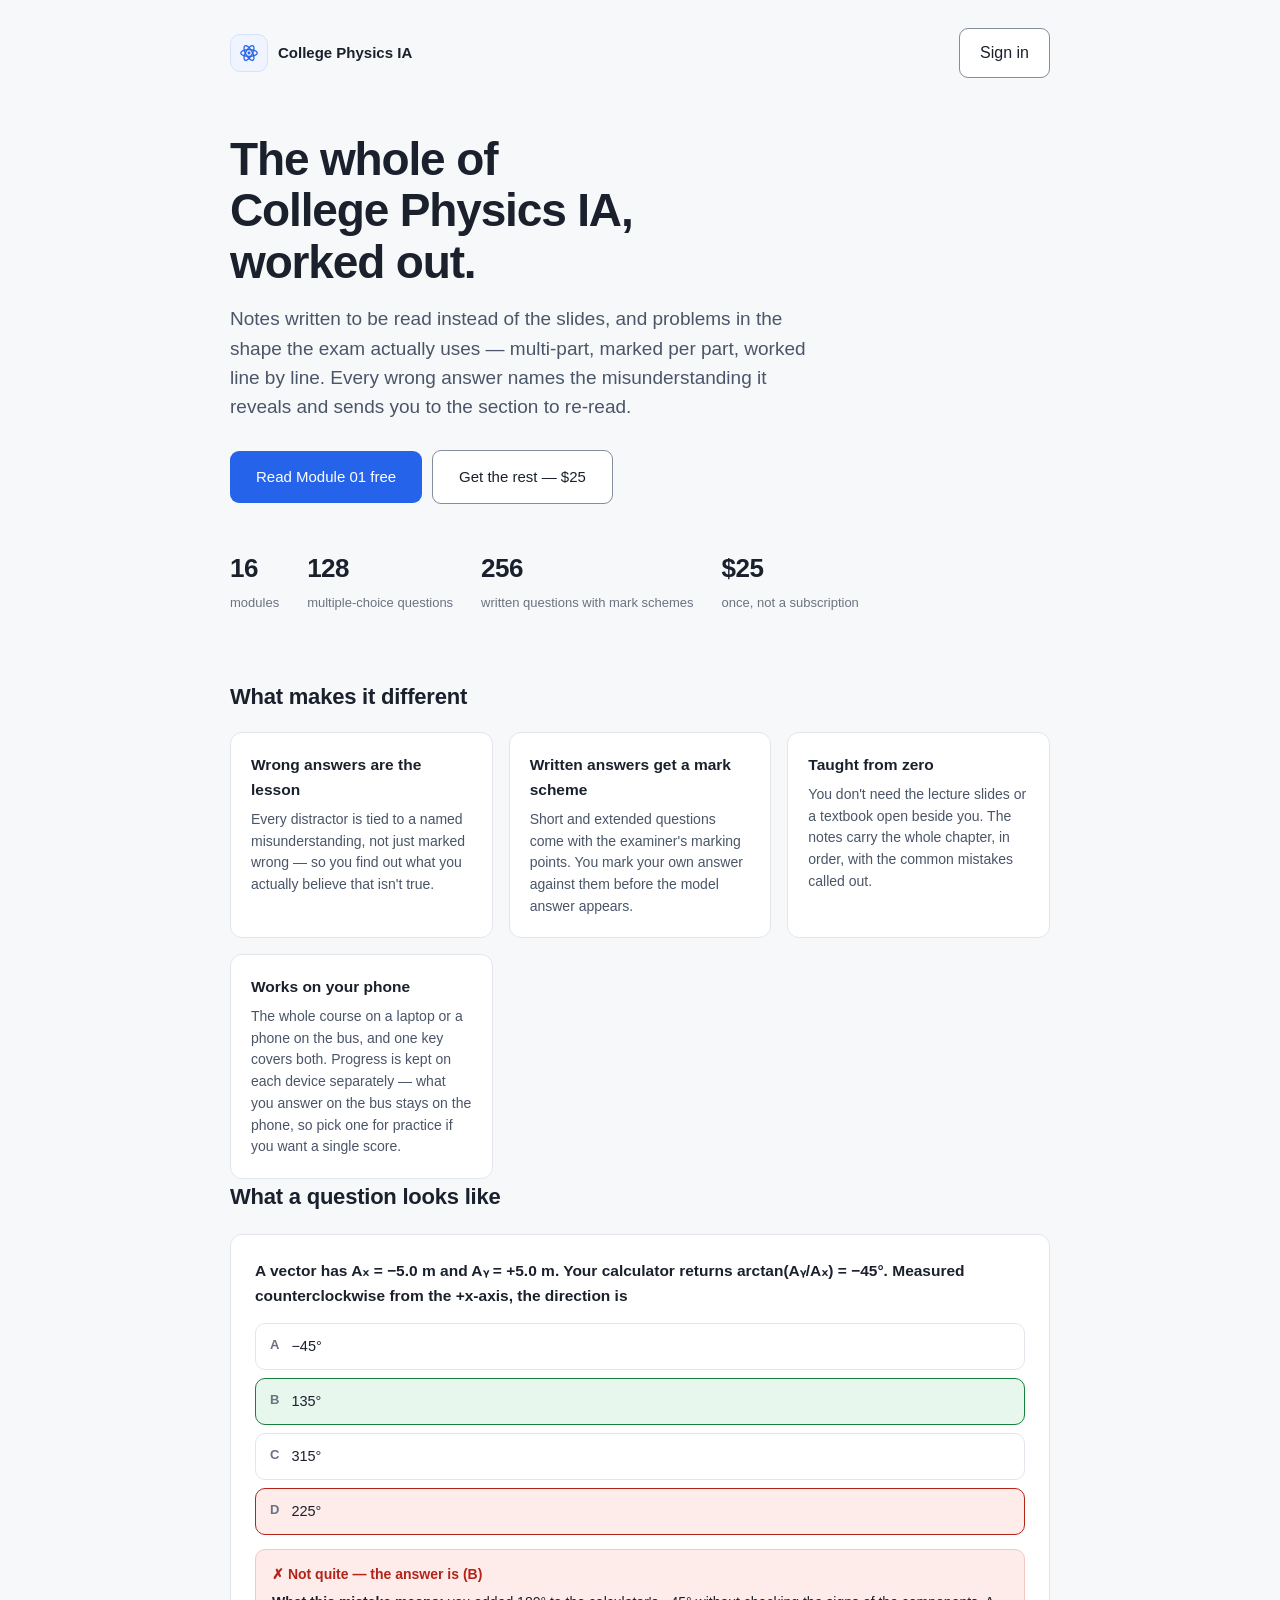
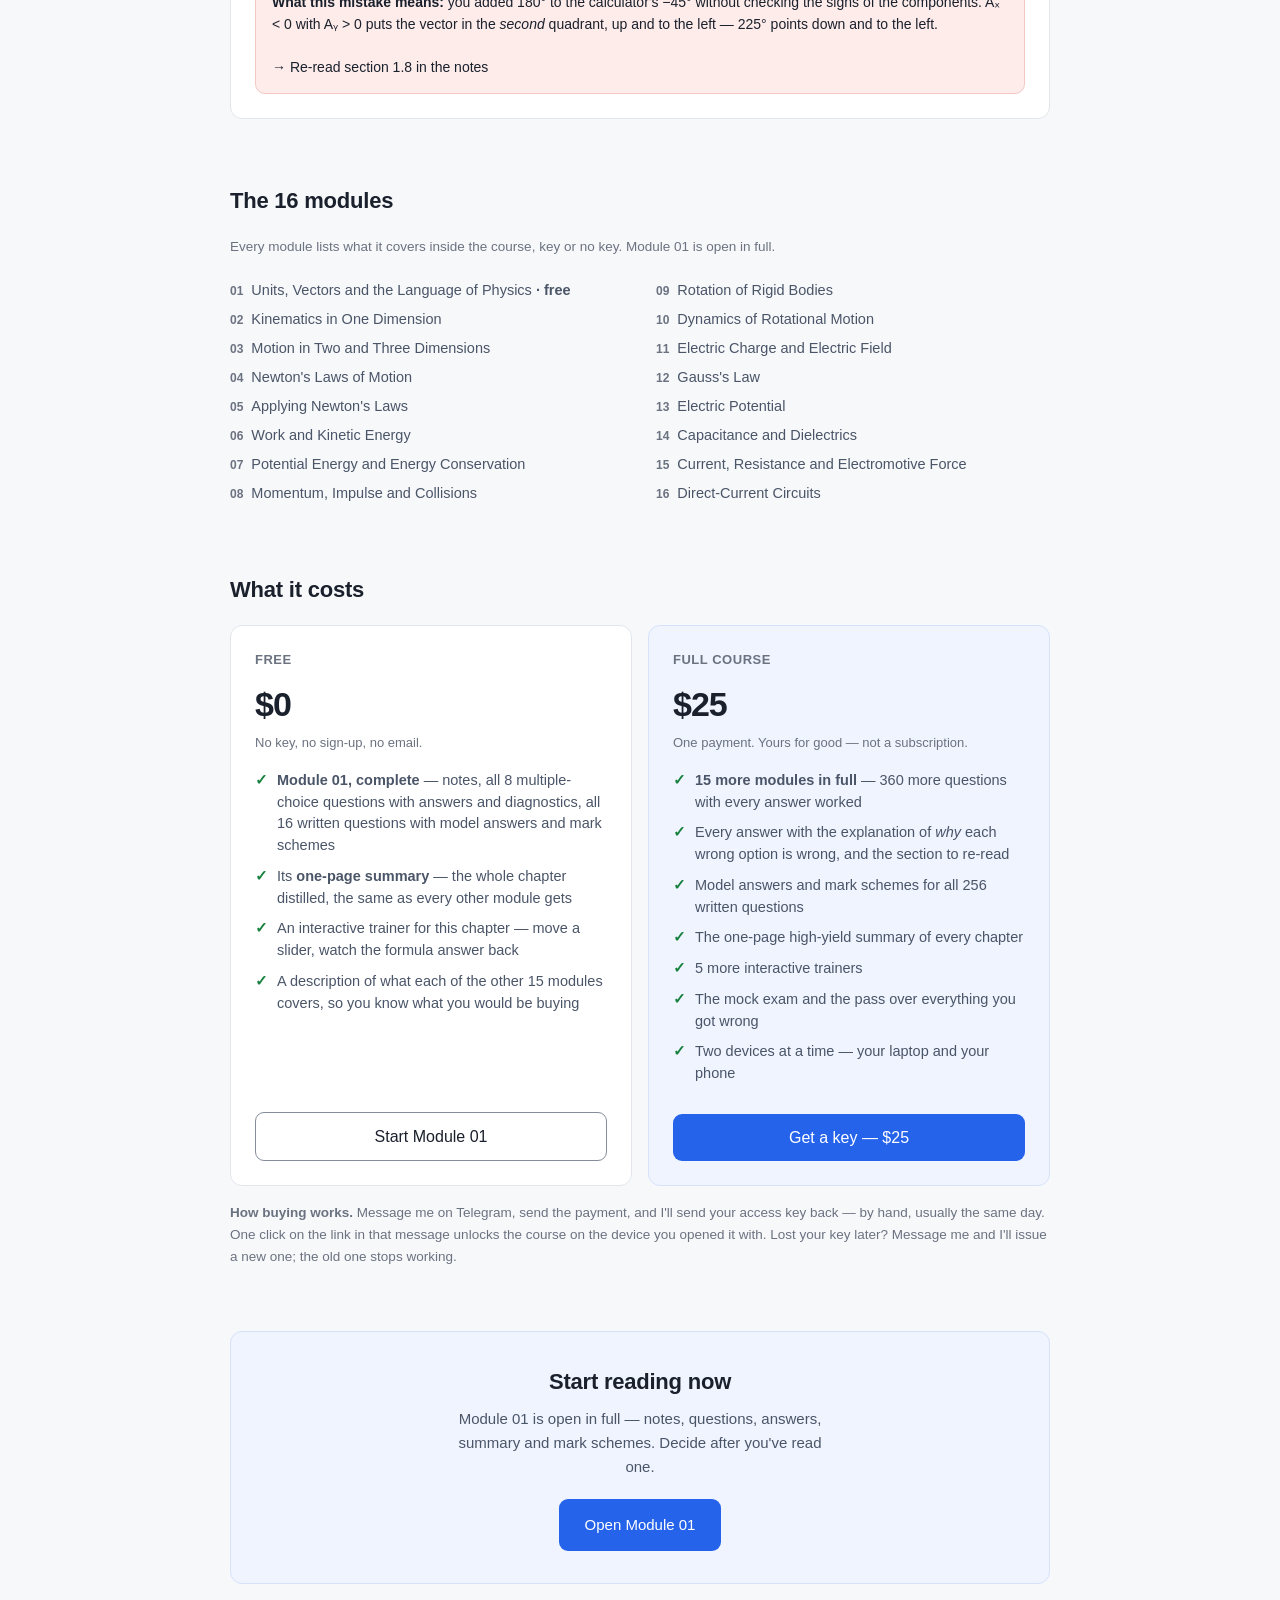
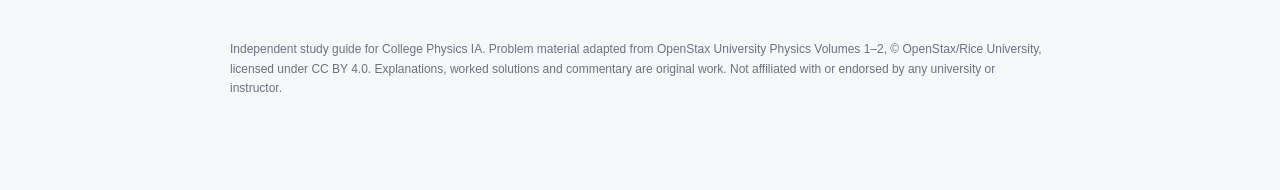
==== index.html @ da0e5d21 "Publish 2026-08-24: 6b8e064" ====
<!DOCTYPE html>
<html lang="en">
<head>
  <meta charset="UTF-8">
  <meta name="viewport" content="width=device-width, initial-scale=1.0">
  <title>College Physics IA — mechanics and electromagnetism, worked out</title>
  <meta name="description" content="<!--gen:metaDescription-->Notes and exam-style problems for College Physics IA: mechanics and electromagnetism, taught from zero. Module 01 is free in full. Every problem is worked line by line with the marking points, and every wrong answer names the misunderstanding it reveals.<!--/gen-->">
  <link rel="stylesheet" href="styles.css?v=53">
  <!-- Bespoke mark, not the kit's generic emoji-via-config icon — see course.html
       for why. Colours are baked in since a favicon has no page stylesheet. -->
  <link rel="icon" href="data:image/svg+xml,<svg xmlns='http://www.w3.org/2000/svg' viewBox='0 0 24 24'><rect width='24' height='24' rx='6' fill='%232563eb'/><ellipse cx='12' cy='12' rx='8' ry='3.2' fill='none' stroke='white' stroke-width='1.5'/><ellipse cx='12' cy='12' rx='8' ry='3.2' fill='none' stroke='white' stroke-width='1.5' transform='rotate(60 12 12)'/><ellipse cx='12' cy='12' rx='8' ry='3.2' fill='none' stroke='white' stroke-width='1.5' transform='rotate(-60 12 12)'/><circle cx='12' cy='12' r='1.6' fill='white'/></svg>">
  <!-- Honour the theme the student picked inside the app. In <head> and inline so
       the page never paints the wrong theme first. -->
  <script>
    /* This page used to be landing.html and the app used to be index.html; they
       swapped when the price moved to the front door. Anything still holding an
       old link — a bookmark, a message, an unlock link — arrives here with the
       app's hash, so hand it straight on rather than showing a sales page to
       someone who was trying to open a chapter. */
    if (/^#\/./.test(location.hash)) {
      location.replace("course.html" + location.hash);
    }
    try {
      var CID = "phys1a"; /*gen:courseId*/
      var t = localStorage.getItem(CID + "-theme");
      if (t && t !== "system") document.documentElement.setAttribute("data-theme", t);
    } catch (e) { /* private mode — fall back to the OS preference */ }
  </script>
  <style>
    /* Landing-only layout. It reuses the app's tokens, so it follows the same
       light/dark theme, but it has no sidebar and no app chrome. */
    body { background: var(--bg); }
    .lp { max-width: 900px; margin: 0 auto; padding: 28px clamp(20px, 5vw, 40px) 80px; }
    .lp-nav { display: flex; align-items: center; gap: 10px; margin-bottom: 56px; }
    .lp-nav strong { font-size: 15px; }
    .lp-nav .lp-actions { margin-left: auto; display: flex; gap: 10px; align-items: center; }
    .hero h1 {
      font-size: clamp(30px, 5.5vw, 46px);
      line-height: 1.12;
      letter-spacing: -0.025em;
      margin: 0 0 16px;
      max-width: 17ch;
    }
    .hero p.lede {
      font-size: clamp(16px, 2vw, 19px);
      line-height: 1.55;
      color: var(--ink-soft);
      max-width: 56ch;
      margin: 0 0 28px;
    }
    .hero .row-gap { margin-top: 0; align-items: center; }
    .btn.big { padding: 14px 26px; font-size: 15px; }
    .facts { display: flex; flex-wrap: wrap; gap: 28px; margin: 44px 0 64px; }
    .fact strong { display: block; font-size: 26px; letter-spacing: -0.02em; }
    .fact span { font-size: 13px; color: var(--ink-faint); }
    .lp h2 { font-size: 22px; letter-spacing: -0.01em; margin: 0 0 18px; }
    .feature-grid { display: grid; grid-template-columns: repeat(auto-fit, minmax(240px, 1fr)); gap: 16px; }
    .feature {
      background: var(--panel);
      border: 1px solid var(--line);
      border-radius: var(--radius);
      padding: 20px;
    }
    .feature h3 { margin: 0 0 6px; font-size: 15.5px; }
    .feature p { margin: 0; font-size: 14px; line-height: 1.55; color: var(--ink-soft); }
    .demo {
      background: var(--panel);
      border: 1px solid var(--line);
      border-radius: var(--radius);
      padding: 24px;
      margin: 20px 0 64px;
    }
    .demo .demo-q { font-weight: 600; font-size: 15.5px; margin: 0 0 14px; }
    .demo .demo-opt {
      border: 1.5px solid var(--line);
      border-radius: 10px;
      padding: 11px 14px;
      font-size: 14.5px;
      margin-bottom: 8px;
      display: flex;
      gap: 12px;
    }
    .demo .demo-opt .l { font-weight: 700; color: var(--ink-faint); font-size: 13px; }
    .demo .demo-opt.picked { border-color: var(--red); background: var(--red-soft); }
    .demo .demo-opt.right { border-color: var(--green); background: var(--green-soft); }
    .demo .demo-fb {
      background: var(--red-soft);
      border: 1px solid var(--red-line);
      border-radius: 10px;
      padding: 14px 16px;
      font-size: 14px;
      line-height: 1.55;
      margin-top: 14px;
    }
    .demo .demo-fb .v { font-weight: 700; color: var(--red); display: block; margin-bottom: 6px; }
    .module-list { columns: 2; column-gap: 32px; font-size: 14.5px; line-height: 2; margin: 0 0 64px; padding: 0; list-style: none; }
    .module-list li { break-inside: avoid; color: var(--ink-soft); }
    .module-list .n { color: var(--ink-faint); font-size: 12px; font-weight: 600; margin-right: 8px; }
    .cta {
      background: var(--accent-soft);
      border: 1px solid var(--accent-line);
      border-radius: var(--radius);
      padding: 32px;
      text-align: center;
    }
    .cta h2 { margin-bottom: 8px; }
    .cta p { color: var(--ink-soft); margin: 0 auto 20px; max-width: 46ch; font-size: 15px; }
    /* Pricing. Two panels: what costs nothing, and what costs $25. The free one
       comes first — a stranger has no reason to trust a price before they have
       read a word of the thing. */
    .price-grid { display: grid; grid-template-columns: repeat(auto-fit, minmax(260px, 1fr)); gap: 16px; margin-bottom: 16px; }
    .price-card {
      background: var(--panel);
      border: 1px solid var(--line);
      border-radius: var(--radius);
      padding: 24px;
      display: flex;
      flex-direction: column;
    }
    .price-card.paid { background: var(--accent-soft); border-color: var(--accent-line); }
    .price-card .tier { font-size: 13px; font-weight: 600; letter-spacing: 0.04em; text-transform: uppercase; color: var(--ink-faint); }
    .price-card .amount { font-size: 34px; letter-spacing: -0.03em; margin: 6px 0 2px; font-weight: 700; }
    .price-card .terms { font-size: 13px; color: var(--ink-faint); margin: 0 0 16px; }
    .price-card ul { margin: 0 0 20px; padding: 0; list-style: none; font-size: 14.5px; line-height: 1.5; }
    /* Not display:flex on the li: any <strong> or <em> inside the sentence would
       become a flex item of its own and break the line into columns. Absolute
       tick, ordinary text flow. */
    .price-card li { position: relative; padding-left: 22px; margin-bottom: 9px; color: var(--ink-soft); }
    .price-card li::before {
      content: "✓";
      position: absolute;
      left: 0;
      top: 0;
      color: var(--green);
      font-weight: 700;
    }
    .price-card .btn { margin-top: auto; text-align: center; }
    .buy-how { font-size: 13.5px; color: var(--ink-faint); line-height: 1.6; margin: 0 0 64px; }
    .lp-foot { margin-top: 56px; font-size: 12px; color: var(--ink-faint); line-height: 1.6; }
    @media (max-width: 640px) {
      .module-list { columns: 1; }
      .lp-nav { margin-bottom: 32px; }
      /* The page is read on a phone before it is read anywhere else. Full-width
         buttons, facts in a tidy 2×2 instead of a ragged wrap, and padding that
         clears the notch and the home indicator. */
      .lp {
        padding-left: max(20px, env(safe-area-inset-left));
        padding-right: max(20px, env(safe-area-inset-right));
        padding-bottom: calc(64px + env(safe-area-inset-bottom));
      }
      .hero .row-gap { display: grid; gap: 10px; }
      .hero .row-gap .btn { text-align: center; }
      .btn.big { padding: 15px 26px; }
      .facts { display: grid; grid-template-columns: 1fr 1fr; gap: 22px 16px; margin: 36px 0 52px; }
      .cta { padding: 26px 20px; }
      .price-card, .demo, .feature { padding: 18px; }
    }
  </style>
</head>
<body>
  <a class="skip-link" href="#lp-main">Skip to content</a>
  <div class="lp">
    <nav class="lp-nav" aria-label="Site">
      <span class="brand-icon" aria-hidden="true">
        <svg viewBox="0 0 24 24" focusable="false">
          <ellipse cx="12" cy="12" rx="9" ry="3.6"/>
          <ellipse cx="12" cy="12" rx="9" ry="3.6" transform="rotate(60 12 12)"/>
          <ellipse cx="12" cy="12" rx="9" ry="3.6" transform="rotate(-60 12 12)"/>
          <circle cx="12" cy="12" r="1.6"/>
        </svg>
      </span>
      <strong><!--gen:title-->College Physics IA<!--/gen--></strong>
      <span class="lp-actions">
        <a class="btn secondary" href="course.html#/login">Sign in</a>
      </span>
    </nav>

    <header class="hero" id="lp-main" tabindex="-1">
      <h1><!--gen:heroTitle-->The whole of College Physics IA, worked out.<!--/gen--></h1>
      <p class="lede"><!--gen:lede-->Notes written to be read instead of the slides, and problems in the shape the exam actually uses — multi-part, marked per part, worked line by line. Every wrong answer names the misunderstanding it reveals and sends you to the section to re-read.<!--/gen--></p>
      <div class="row-gap"><!--gen:heroButtons-->
        <a class="btn big" href="course.html#/ch01/learn">Read Module 01 free</a>
        <a class="btn secondary big" href="#price">Get the rest — $25</a>
      <!--/gen--></div>
    </header>

    <div class="facts"><!--gen:facts-->
      <div class="fact"><strong>16</strong><span>modules</span></div>
      <div class="fact"><strong>128</strong><span>multiple-choice questions</span></div>
      <div class="fact"><strong>256</strong><span>written questions with mark schemes</span></div>
      <div class="fact"><strong>$25</strong><span>once, not a subscription</span></div>
    <!--/gen--></div>

    <h2>What makes it different</h2>
    <div class="feature-grid">
      <div class="feature">
        <h3>Wrong answers are the lesson</h3>
        <p>Every distractor is tied to a named misunderstanding, not just marked wrong — so
          you find out what you actually believe that isn't true.</p>
      </div>
      <div class="feature">
        <h3>Written answers get a mark scheme</h3>
        <p>Short and extended questions come with the examiner's marking points. You mark
          your own answer against them before the model answer appears.</p>
      </div>
      <div class="feature">
        <h3>Taught from zero</h3>
        <p>You don't need the lecture slides or a textbook open beside you. The notes carry
          the whole chapter, in order, with the common mistakes called out.</p>
      </div>
      <div class="feature">
        <h3>Works on your phone</h3>
        <p>The whole course on a laptop or a phone on the bus, and one key covers both.
          Progress is kept on each device separately — what you answer on the bus stays on
          the phone, so pick one for practice if you want a single score.</p>
      </div>
    </div>

    <h2>What a question looks like</h2>
    <div class="demo"><!--gen:demo-->
      <p class="demo-q">A vector has Aₓ = −5.0 m and Aᵧ = +5.0 m. Your calculator returns
        arctan(Aᵧ/Aₓ) = −45°. Measured counterclockwise from the +x-axis, the direction is</p>
      <div class="demo-opt"><span class="l">A</span><span>−45°</span></div>
      <div class="demo-opt right"><span class="l">B</span><span>135°</span></div>
      <div class="demo-opt"><span class="l">C</span><span>315°</span></div>
      <div class="demo-opt picked"><span class="l">D</span><span>225°</span></div>
      <div class="demo-fb">
        <span class="v">✗ Not quite — the answer is (B)</span>
        <strong>What this mistake means:</strong> you added 180° to the calculator's −45° without
        checking the signs of the components. Aₓ &lt; 0 with Aᵧ &gt; 0 puts the vector in the
        <em>second</em> quadrant, up and to the left — 225° points down and to the left.
        <br><br>→ Re-read section 1.8 in the notes
      </div>
    <!--/gen--></div>

    <!--gen:modules--><h2>The 16 modules</h2>
    <p class="buy-how" style="margin-bottom:18px">Every module lists what it covers inside the course, key or no key. Module 01 is open in full.</p>
    <ul class="module-list">
      <li><span class="n">01</span>Units, Vectors and the Language of Physics <strong>· free</strong></li>
      <li><span class="n">02</span>Kinematics in One Dimension</li>
      <li><span class="n">03</span>Motion in Two and Three Dimensions</li>
      <li><span class="n">04</span>Newton's Laws of Motion</li>
      <li><span class="n">05</span>Applying Newton's Laws</li>
      <li><span class="n">06</span>Work and Kinetic Energy</li>
      <li><span class="n">07</span>Potential Energy and Energy Conservation</li>
      <li><span class="n">08</span>Momentum, Impulse and Collisions</li>
      <li><span class="n">09</span>Rotation of Rigid Bodies</li>
      <li><span class="n">10</span>Dynamics of Rotational Motion</li>
      <li><span class="n">11</span>Electric Charge and Electric Field</li>
      <li><span class="n">12</span>Gauss's Law</li>
      <li><span class="n">13</span>Electric Potential</li>
      <li><span class="n">14</span>Capacitance and Dielectrics</li>
      <li><span class="n">15</span>Current, Resistance and Electromotive Force</li>
      <li><span class="n">16</span>Direct-Current Circuits</li>
    </ul>
    <!--/gen-->

    <h2 id="price">What it costs</h2>
    <!--gen:price-->
    <div class="price-grid">
      <div class="price-card">
        <span class="tier">Free</span>
        <span class="amount">$0</span>
        <p class="terms">No key, no sign-up, no email.</p>
        <ul>
          <li><strong>Module 01, complete</strong> — notes, all 8 multiple-choice questions with answers and diagnostics, all 16 written questions with model answers and mark schemes</li>
          <li>Its <strong>one-page summary</strong> — the whole chapter distilled, the same as every other module gets</li>
          <li>An interactive trainer for this chapter — move a slider, watch the formula answer back</li>
          <li>A description of what each of the other 15 modules covers, so you know what you would be buying</li>
        </ul>
        <a class="btn secondary" href="course.html#/ch01/learn">Start Module 01</a>
      </div>
      <div class="price-card paid">
        <span class="tier">Full course</span>
        <span class="amount">$25</span>
        <p class="terms">One payment. Yours for good — not a subscription.</p>
        <ul>
          <li><strong>15 more modules in full</strong> — 360 more questions with every answer worked</li>
          <li>Every answer with the explanation of <em>why</em> each wrong option is wrong, and the section to re-read</li>
          <li>Model answers and mark schemes for all 256 written questions</li>
          <li>The one-page high-yield summary of every chapter</li>
          <li>5 more interactive trainers</li>
          <li>The mock exam and the pass over everything you got wrong</li>
          <li>Two devices at a time — your laptop and your phone</li>
        </ul>
        <a class="btn" href="https://t.me/danypak" target="_blank" rel="noopener">Get a key — $25</a>
      </div>
    </div>
    <!--/gen-->
    <p class="buy-how"><!--gen:buyHow-->
      <strong>How buying works.</strong> Message me on Telegram, send the payment, and I'll send
      your access key back — by hand, usually the same day. One click on the link in that message
      unlocks the course on the device you opened it with. Lost your key later? Message me and
      I'll issue a new one; the old one stops working.
    <!--/gen--></p>

    <div class="cta">
      <h2>Start reading now</h2>
      <!--gen:cta--><p>Module 01 is open in full — notes, questions, answers, summary and
        mark schemes. Decide after you've read one.</p>
      <a class="btn big" href="course.html#/ch01/learn">Open Module 01</a><!--/gen-->
    </div>

    <p class="lp-foot">
      <!--gen:attribution-->Independent study guide for College Physics IA. Problem material adapted from OpenStax University Physics Volumes 1–2, © OpenStax/Rice University, licensed under CC BY 4.0. Explanations, worked solutions and commentary are original work. Not affiliated with or endorsed by any university or instructor.<!--/gen-->
    </p>
  </div>
</body>
</html>
---- styles.css ----
/* ---------- design tokens ----------
 * Every colour goes through a variable so the dark theme is a second token set
 * and nothing else. The three DARK blocks below must stay in sync: one for the
 * OS preference, one for the explicit toggle. */
:root {
  color-scheme: light;

  --bg: #f7f8fa;
  --panel: #ffffff;
  --ink: #1a202c;
  --ink-soft: #4a5568;
  /* was #8a94a3 — 3.0:1 on white, below the 4.5:1 WCAG AA floor for text */
  --ink-faint: #6b7280;
  --line: #e2e6ec;
  /* --line is a divider between blocks of text and may stay a hairline. The
     edge of a *control* — the key field, the answer box, a quiz option — is
     what tells a low-vision student where to type or click, and WCAG 1.4.11
     puts that at 3:1. --line measured 1.18:1 on --bg. Use --line-ui on
     anything the student operates, --line on anything that only separates. */
  --line-ui: #848d9c;

  --accent: #2563eb;
  --accent-soft: #eff4ff;
  --accent-line: #d6e2fb;
  --on-accent: #ffffff;

  --green: #16803c;
  --green-soft: #e8f7ee;
  --green-line: #bfe6cd;
  --red: #b42318;
  --red-soft: #fdecea;
  --red-line: #f2c8c3;
  --amber: #92600a;
  --amber-soft: #fdf3dd;
  --amber-line: #e8d3a2;

  --code-bg: #f1f3f7;
  --scrim: rgba(15, 23, 42, .45);
  --shadow-drawer: 0 0 40px rgba(15, 23, 42, .18);
  --shadow-card: 0 2px 12px rgba(37, 99, 235, .08);

  --radius: 12px;
  --sidebar-w: 264px;
  --topbar-h: 56px;

  /* Where the two sticky bands park. On desktop there is no top bar, so the tab
     bar sits at 0; on mobile everything shifts down by the top bar. Keeping the
     offsets in variables is what stops the quiz bar from drifting under the tab
     bar every time either band's padding changes. */
  --bar-top: 0px;
  --quiz-top: 62px;
}

@media (max-width: 899px) {
  :root {
    --bar-top: var(--topbar-h);
    --quiz-top: 122px;
  }
}

@media (prefers-color-scheme: dark) {
  :root:not([data-theme="light"]) {
    color-scheme: dark;

    --bg: #0f1419;
    --panel: #161b22;
    --ink: #e6edf3;
    --ink-soft: #b3bdc9;
    --ink-faint: #8b96a5;
    --line: #2a323d;
    --line-ui: #616d7c;

    --accent: #6ea8fe;
    --accent-soft: #172033;
    --accent-line: #2c4a7c;
    /* dark text on the light-blue button — white on #6ea8fe is only ~2.5:1 */
    --on-accent: #0b1220;

    --green: #57d98a;
    --green-soft: #11261a;
    --green-line: #1f5133;
    --red: #ff9c94;
    --red-soft: #2a1417;
    --red-line: #5c2a26;
    --amber: #f0b429;
    --amber-soft: #2a2110;
    --amber-line: #5a4413;

    --code-bg: #1c232c;
    --scrim: rgba(0, 0, 0, .6);
    --shadow-drawer: 0 0 40px rgba(0, 0, 0, .5);
    --shadow-card: 0 2px 12px rgba(110, 168, 254, .12);
  }
}

:root[data-theme="dark"] {
  color-scheme: dark;

  --bg: #0f1419;
  --panel: #161b22;
  --ink: #e6edf3;
  --ink-soft: #b3bdc9;
  --ink-faint: #8b96a5;
  --line: #2a323d;
  --line-ui: #616d7c;

  --accent: #6ea8fe;
  --accent-soft: #172033;
  --accent-line: #2c4a7c;
  --on-accent: #0b1220;

  --green: #57d98a;
  --green-soft: #11261a;
  --green-line: #1f5133;
  --red: #ff9c94;
  --red-soft: #2a1417;
  --red-line: #5c2a26;
  --amber: #f0b429;
  --amber-soft: #2a2110;
  --amber-line: #5a4413;

  --code-bg: #1c232c;
  --scrim: rgba(0, 0, 0, .6);
  --shadow-drawer: 0 0 40px rgba(0, 0, 0, .5);
  --shadow-card: 0 2px 12px rgba(110, 168, 254, .12);
}

* { box-sizing: border-box; }

/* Sixteen tab stops sit between the top of the page and the content on desktop
   (brand, twelve module links, theme toggle, two footer links). Off-screen
   until focused, first in the tab order. */
.skip-link {
  position: absolute;
  left: 8px;
  top: -60px;
  border: 0;
  font: inherit;
  font-size: 15px;
  cursor: pointer;
  z-index: 60;
  padding: 10px 16px;
  border-radius: 0 0 9px 9px;
  background: var(--accent);
  color: var(--on-accent);
  font-weight: 600;
  text-decoration: none;
  transition: top .12s;
}
.skip-link:focus { top: 0; }
/* The focus targets are containers, not controls: a ring around the whole
   screen is noise, and the point of focusing them is the announcement. */
#main:focus, #lp-main:focus, #feedback:focus { outline: none; }

/* Deep links from quiz feedback land on a heading — keep it clear of the
   sticky tab bar (and, on mobile, the top bar above it). */
html { scroll-padding-top: calc(var(--quiz-top) + 34px); }

html, body {
  margin: 0;
  padding: 0;
  background: var(--bg);
  color: var(--ink);
  font: 16px/1.6 -apple-system, BlinkMacSystemFont, "Segoe UI", Roboto, "Helvetica Neue", Arial, sans-serif;
  -webkit-font-smoothing: antialiased;
  /* Safari inflates body text in landscape unless told not to, which reflowed
     the notes to a different width in each orientation. */
  -webkit-text-size-adjust: 100%;
}

/* Touch devices get no :hover, so without this a tap on an option or a nav row
   gives no feedback at all until the screen re-renders — and Safari's default
   grey flash lands on the wrong box. */
body { -webkit-tap-highlight-color: transparent; }

.layout { display: flex; min-height: 100vh; }

/* ---------- mobile top bar (hidden ≥900px) ---------- */
.topbar {
  display: none;
  position: sticky;
  top: 0;
  z-index: 30;
  align-items: center;
  gap: 12px;
  height: 56px;
  padding: 0 12px;
  background: var(--panel);
  border-bottom: 1px solid var(--line);
}
.icon-btn {
  flex-shrink: 0;
  /* 44px is the smallest target a thumb hits reliably; 40 was measured on a
     375px viewport and missed the guideline by four pixels on every page. */
  width: 44px; height: 44px;
  display: grid;
  place-items: center;
  border: 1px solid var(--line-ui);
  border-radius: 10px;
  background: var(--panel);
  color: var(--ink-soft);
  cursor: pointer;
  padding: 0;
}
.icon-btn svg { width: 20px; height: 20px; fill: none; stroke: currentColor; stroke-width: 2; stroke-linecap: round; }
.topbar-title {
  flex: 1;
  min-width: 0;
  font-size: 14.5px;
  font-weight: 600;
  color: var(--ink);
  text-decoration: none;
  white-space: nowrap;
  overflow: hidden;
  text-overflow: ellipsis;
}
/* Course-progress ring. --p (0–100) is set from JS. */
.topbar-ring {
  flex-shrink: 0;
  position: relative;
  /* The ring itself stays 32px; the padding makes the tappable box 44px. */
  width: 32px; height: 32px;
  box-sizing: content-box;
  padding: 6px;
  border-radius: 50%;
  display: grid;
  place-items: center;
  background: conic-gradient(var(--accent) calc(var(--p, 0) * 1%), var(--line) 0);
}
/* A 32px ring is the right size to look at and the wrong size to hit. The
   pseudo-element widens the target to 44px without thickening the ring. */
.topbar-ring::after { content: ""; position: absolute; inset: -6px; border-radius: 50%; }
.topbar-ring span {
  width: 24px; height: 24px;
  border-radius: 50%;
  background: var(--panel);
  display: block;
}

.scrim {
  position: fixed;
  inset: 0;
  z-index: 35;
  background: var(--scrim);
}
.scrim[hidden] { display: none; }

/* ---------- sidebar ---------- */
.sidebar {
  width: var(--sidebar-w);
  flex-shrink: 0;
  background: var(--panel);
  border-right: 1px solid var(--line);
  padding: 18px 14px;
  display: flex;
  flex-direction: column;
  gap: 14px;
  position: sticky;
  top: 0;
  height: 100vh;
  overflow: hidden;
}

.brand {
  display: flex;
  gap: 10px;
  align-items: center;
  text-decoration: none;
  color: var(--ink);
  padding: 4px 8px;
}
/* A bare emoji floating next to the wordmark rendered however the visitor's OS
   feels like that day — a colourful rounded-square badge on Mac, a flat
   black-and-white glyph on Windows, something else again on Android. Giving it
   its own chip, in the app's own tokens, means the brand mark looks the same
   deliberate thing everywhere instead of gambling on a font neither this file
   nor the course config controls. Same visual language as .nav-item .num. */
.brand-icon {
  flex-shrink: 0;
  width: 38px;
  height: 38px;
  display: grid;
  place-items: center;
  border-radius: 10px;
  background: var(--accent-soft);
  border: 1px solid var(--accent-line);
  font-size: 19px;
  line-height: 1;
}
/* A course that carries its own vector mark instead of an emoji character puts
   it here as inline SVG. Sized and coloured through the app's own accent
   token so it repaints with the theme instead of shipping a colour baked into
   the markup. Selectors are element-type, not classes, on the assumption that
   a brand glyph is simple: strokes are the linework, a filled circle is a
   centre dot. A course with no SVG in .brand-icon (still a bare emoji) is
   untouched — these rules match nothing there. */
.brand-icon svg { width: 22px; height: 22px; overflow: visible; display: block; }
.brand-icon svg ellipse, .brand-icon svg path { fill: none; stroke: var(--accent); stroke-width: 1.4; }
.brand-icon svg circle { fill: var(--accent); }
.brand strong { display: block; font-size: 15px; line-height: 1.25; }
.brand small { display: block; color: var(--ink-faint); font-size: 12px; }

.course-progress { padding: 0 8px; }
.cp-head {
  display: flex;
  justify-content: space-between;
  align-items: baseline;
  font-size: 11.5px;
  font-weight: 600;
  letter-spacing: .04em;
  text-transform: uppercase;
  color: var(--ink-faint);
  margin-bottom: 7px;
}
.cp-head .cp-pct { color: var(--accent); font-size: 12.5px; letter-spacing: 0; }
.course-progress .progress-track { height: 5px; margin-bottom: 7px; }
.cp-sub { margin: 0; font-size: 11.5px; line-height: 1.45; color: var(--ink-faint); }

/* Only the module list scrolls, so the attribution stays pinned at the bottom
   instead of being clipped once the progress block is added above it. */
/* overscroll-behavior: flicking the module list to its end used to hand the
   scroll on to the page underneath the drawer. */
#module-nav {
  display: flex; flex-direction: column; gap: 2px;
  flex: 1; min-height: 0; overflow-y: auto; overscroll-behavior: contain;
}

.nav-item {
  display: flex;
  align-items: center;
  gap: 9px;
  padding: 6px 10px;
  border-radius: 8px;
  text-decoration: none;
  color: var(--ink-soft);
  font-size: 13.5px;
  line-height: 1.35;
}
.nav-item .num {
  flex-shrink: 0;
  width: 24px; height: 24px;
  border-radius: 7px;
  background: var(--bg);
  border: 1px solid var(--line);
  display: grid;
  place-items: center;
  font-size: 11px;
  font-weight: 600;
  color: var(--ink-faint);
}
.nav-item.active { background: var(--accent-soft); color: var(--accent); font-weight: 600; }
.nav-item.active .num { background: var(--accent); border-color: var(--accent); color: var(--on-accent); }
.nav-item.enabled:hover { background: var(--bg); }
.nav-item.locked { color: var(--ink-faint); cursor: default; }
.nav-item .nav-label { flex: 1; min-width: 0; }
.nav-item .nav-stat {
  flex-shrink: 0;
  font-size: 11.5px;
  font-weight: 600;
  color: var(--ink-faint);
  font-variant-numeric: tabular-nums;
}
.nav-item .nav-stat.done { color: var(--green); }
/* A module that needs a key. Not `.locked` — that means "not written yet" and
   dims the row to unclickable. These are clickable and lead to the summary and
   the offer, so the padlock marks them without hiding them. */
.nav-item .nav-lock { flex-shrink: 0; font-size: 11px; opacity: 0.65; }

/* Course-wide tools, pinned between the scrolling module list and the theme
   toggle. #module-nav is the flex child that grows, so these rows never scroll
   out of reach however long the module list gets. */
.tool-nav {
  display: flex;
  flex-direction: column;
  gap: 2px;
  padding-top: 10px;
  border-top: 1px solid var(--line);
}
.tool-link {
  display: flex;
  align-items: center;
  gap: 9px;
  padding: 6px 10px;
  border-radius: 8px;
  text-decoration: none;
  color: var(--ink-soft);
  font-size: 13.5px;
  line-height: 1.35;
}
.tool-link:hover { background: var(--bg); color: var(--ink); }
.tool-link.active { background: var(--accent-soft); color: var(--accent); font-weight: 600; }
.tool-link .tool-ico {
  flex-shrink: 0;
  width: 24px;
  text-align: center;
  font-size: 13px;
  opacity: .85;
}
.tool-link .tool-link-label { flex: 1; min-width: 0; }

/* The trainer belonging to the module on screen, offered beside its tabs. */
.trainer-row { display: flex; flex-wrap: wrap; gap: 8px; margin: 14px 0 0; }
.trainer-row:empty { display: none; }
.trainer-chip {
  display: inline-flex;
  align-items: center;
  gap: 7px;
  padding: 6px 12px;
  border: 1px solid var(--accent-line);
  background: var(--accent-soft);
  color: var(--accent);
  border-radius: 999px;
  font-size: 12.5px;
  font-weight: 600;
  line-height: 1.3;
  text-decoration: none;
}
.trainer-chip:hover { border-color: var(--accent); }

.theme-toggle {
  margin-top: auto;
  display: flex;
  align-items: center;
  gap: 9px;
  width: 100%;
  padding: 8px 10px;
  border: 1px solid var(--line);
  border-radius: 8px;
  background: var(--panel);
  color: var(--ink-soft);
  font: 500 12.5px/1.3 inherit;
  font-family: inherit;
  cursor: pointer;
  text-align: left;
}
.theme-toggle:hover { background: var(--bg); color: var(--ink); }
.theme-ico { font-size: 14px; line-height: 1; }

.sidebar-foot {
  font-size: 11px;
  color: var(--ink-faint);
  line-height: 1.5;
  padding: 0 8px;
}

/* ---------- main ---------- */
.main { flex: 1; min-width: 0; padding: 32px clamp(20px, 5vw, 64px) 80px; }
.page { max-width: 780px; margin: 0 auto; }
/* The Learn tab needs room for the contents column beside the article. */
.page.wide { max-width: 1080px; }

.crumbs { font-size: 13px; color: var(--ink-faint); margin-bottom: 6px; }
.crumbs a { color: var(--ink-faint); text-decoration: none; }
.crumbs a:hover { color: var(--accent); }

h1.page-title { font-size: 28px; line-height: 1.2; margin: 0 0 4px; letter-spacing: -0.02em; }
.page-sub { color: var(--ink-soft); margin: 0 0 24px; font-size: 15px; }

/* tabs — the band sticks to the top so students can switch Learn/Practice/Summary
   without scrolling back up a 9,000-word chapter. On mobile it parks under the
   56px top bar. The band needs its own background or content shows through. */
.tabbar {
  position: sticky;
  top: var(--bar-top);
  z-index: 15;
  background: var(--bg);
  padding: 10px 0 16px;
  margin-bottom: 12px;
}
.tabs {
  display: flex;
  gap: 4px;
  border: 1px solid var(--line);
  background: var(--panel);
  padding: 4px;
  border-radius: 10px;
  width: fit-content;
}
.tab {
  display: flex;
  align-items: center;
  gap: 7px;
  border: 0;
  background: transparent;
  padding: 7px 16px;
  border-radius: 7px;
  font-size: 14px;
  font-weight: 500;
  color: var(--ink-soft);
  cursor: pointer;
  font-family: inherit;
}
.ico {
  width: 16px;
  height: 16px;
  flex-shrink: 0;
  fill: none;
  stroke: currentColor;
  stroke-width: 1.8;
  stroke-linecap: round;
  stroke-linejoin: round;
}
.tab.active { background: var(--accent); color: var(--on-accent); }
.tab:not(.active):hover { background: var(--bg); }

/* cards */
.card {
  background: var(--panel);
  border: 1px solid var(--line);
  border-radius: var(--radius);
  padding: 22px 24px;
  margin-bottom: 16px;
}
.card h3 { margin: 0 0 4px; font-size: 17px; }
.card .muted { color: var(--ink-soft); font-size: 14px; margin: 0; }
.card-head { display: flex; align-items: baseline; justify-content: space-between; gap: 12px; }

/* small layout utilities — these replaced inline style="" in app.js */
.row-gap { margin-top: 14px; display: flex; gap: 10px; flex-wrap: wrap; }
.stack-top { margin-top: 16px; }

.pill {
  flex-shrink: 0;
  font-size: 12px;
  font-weight: 700;
  padding: 3px 10px;
  border-radius: 99px;
  background: var(--bg);
  border: 1px solid var(--line);
  color: var(--ink-faint);
  font-variant-numeric: tabular-nums;
}
.pill.done { background: var(--green-soft); border-color: var(--green-line); color: var(--green); }

/* "pick up where you left off" — the one thing a returning student wants */
.resume-card {
  display: flex;
  align-items: center;
  gap: 14px;
  background: var(--accent-soft);
  border: 1px solid var(--accent-line);
  border-radius: var(--radius);
  padding: 16px 20px;
  margin-bottom: 22px;
  text-decoration: none;
  color: var(--ink);
}
.resume-card:hover { border-color: var(--accent); }
.resume-card .r-icon { font-size: 22px; flex-shrink: 0; }
.resume-card .r-label {
  display: block;
  font-size: 11.5px;
  font-weight: 700;
  letter-spacing: .05em;
  text-transform: uppercase;
  color: var(--accent);
  margin-bottom: 2px;
}
.resume-card .r-what { font-weight: 600; font-size: 15px; line-height: 1.35; }
.resume-card .r-go { margin-left: auto; color: var(--accent); font-weight: 700; flex-shrink: 0; }

/* Course-wide tools (mock exam, mistakes pass). Deliberately not module cards:
   they sit above the twelve and must not read as a thirteenth chapter. */
.tool-grid {
  display: grid;
  grid-template-columns: repeat(auto-fit, minmax(260px, 1fr));
  gap: 14px;
  margin-bottom: 26px;
}
.tool-card {
  display: flex;
  flex-direction: column;
  gap: 5px;
  padding: 16px 18px;
  border: 1px solid var(--accent-line);
  border-radius: var(--radius);
  background: var(--accent-soft);
  text-decoration: none;
  color: var(--ink);
  transition: border-color .15s, box-shadow .15s;
}
.tool-card:hover { border-color: var(--accent); box-shadow: var(--shadow-card); }
.tool-card .tool-title { font-weight: 700; font-size: 15px; }
.tool-card .tool-sub { font-size: 13px; line-height: 1.45; color: var(--ink-soft); }

/* exam */
.exam-rules { margin: 12px 0 20px; padding-left: 20px; display: flex; flex-direction: column; gap: 8px; }
.exam-rules li { font-size: 14.5px; line-height: 1.5; color: var(--ink-soft); }
.exam-clock {
  margin-left: 14px;
  font-variant-numeric: tabular-nums;
  font-weight: 700;
  font-size: 14px;
  color: var(--ink-soft);
  padding: 2px 9px;
  border: 1px solid var(--line);
  border-radius: 7px;
}
.exam-clock.low { color: var(--red); border-color: var(--red-line); background: var(--red-soft); }
.card.notice { border-color: var(--amber-line); background: var(--amber-soft); font-weight: 500; }
.exam-row { text-decoration: none; color: inherit; }
.exam-row:hover .t-name { color: var(--accent); }
.exam-row .t-name { width: 210px; }
@media (max-width: 599px) {
  .exam-row { flex-wrap: wrap; }
  .exam-row .t-name { width: 100%; }
}
.empty-card h3 { margin-bottom: 6px; }
.empty-card .row-gap { margin-top: 16px; }

.module-grid { display: grid; grid-template-columns: repeat(auto-fill, minmax(230px, 1fr)); gap: 14px; }
.module-card {
  background: var(--panel);
  border: 1px solid var(--line);
  border-radius: var(--radius);
  padding: 18px;
  text-decoration: none;
  color: var(--ink);
  display: flex;
  flex-direction: column;
  gap: 6px;
  transition: border-color .15s, box-shadow .15s;
}
.module-card.enabled:hover { border-color: var(--accent); box-shadow: var(--shadow-card); }
/* Locked used to be opacity: .5, which took the title to 2.4:1. The padlock
   and the recessed panel say the same thing without dimming the text. */
.module-card.locked { background: var(--bg); border-color: var(--line-ui); cursor: default; }
.module-card .mod-num { font-size: 12px; font-weight: 600; color: var(--ink-faint); letter-spacing: .04em; }
.module-card .mod-title { font-weight: 600; font-size: 15px; line-height: 1.3; }
.module-card .mod-status { font-size: 12.5px; color: var(--ink-faint); margin-top: auto; }
.module-card .mod-status.done { color: var(--green); font-weight: 500; }
.module-card .mod-status.doing { color: var(--accent); font-weight: 500; }

/* buttons */
.btn {
  display: inline-block;
  border: 0;
  background: var(--accent);
  color: var(--on-accent);
  font: 600 14px/1 inherit;
  font-family: inherit;
  padding: 11px 20px;
  border-radius: 9px;
  cursor: pointer;
  text-decoration: none;
}
.btn:hover { filter: brightness(1.08); }
.btn.secondary {
  background: var(--panel);
  color: var(--ink);
  border: 1px solid var(--line-ui);
}
.btn.secondary:hover { background: var(--bg); filter: none; }
.btn:disabled { opacity: .5; cursor: default; }

/* ---------- quiz ---------- */
/* While a quiz is running the module heading is dead weight — the tab bar stays
   as the way out, everything else gives its height to the question. */
.page.quiz-mode .crumbs,
.page.quiz-mode .page-title,
.page.quiz-mode .module-sub { display: none; }
.page.quiz-mode .tabbar { padding-top: 14px; }

.quiz-bar {
  position: sticky;
  top: var(--quiz-top);
  z-index: 12;
  background: var(--bg);
  padding-bottom: 14px;
}

.quiz-top {
  display: flex;
  align-items: center;
  gap: 12px;
  margin-bottom: 10px;
  font-size: 13px;
  color: var(--ink-soft);
}
.quiz-top .q-count { margin-left: auto; font-variant-numeric: tabular-nums; }
.flag-btn {
  border: 1px solid var(--line-ui);
  background: var(--panel);
  color: var(--ink-faint);
  border-radius: 8px;
  width: 30px;
  height: 30px;
  font-size: 14px;
  line-height: 1;
  cursor: pointer;
  padding: 0;
}
.flag-btn:hover { color: var(--amber); border-color: var(--amber); }
.flag-btn.on { background: var(--amber-soft); border-color: var(--amber); color: var(--amber); }
.chip {
  display: inline-block;
  background: var(--accent-soft);
  color: var(--accent);
  font-size: 12px;
  font-weight: 600;
  padding: 3px 10px;
  border-radius: 99px;
}
.progress-track {
  height: 6px;
  background: var(--line);
  border-radius: 99px;
  overflow: hidden;
  margin-bottom: 24px;
}
.progress-fill { height: 100%; background: var(--accent); border-radius: 99px; transition: width .25s; }

.q-stem { font-size: 18px; font-weight: 600; line-height: 1.45; margin: 0 0 18px; }

.options { display: flex; flex-direction: column; gap: 10px; }
.option {
  text-align: left;
  background: var(--panel);
  border: 1.5px solid var(--line-ui);
  border-radius: 10px;
  padding: 13px 16px;
  font: 15px/1.45 inherit;
  font-family: inherit;
  color: var(--ink);
  cursor: pointer;
  display: flex;
  gap: 12px;
  align-items: baseline;
  transition: border-color .12s, background .12s;
}
.option:not(:disabled):hover { border-color: var(--accent); background: var(--accent-soft); }
.option .letter {
  flex-shrink: 0;
  font-weight: 700;
  font-size: 13px;
  color: var(--ink-faint);
  text-transform: uppercase;
}
/* Keyboard shortcut badge, shown on the pointer-less-friendly side of things.
   Hidden on touch, where there is no keyboard to hint at. */
.option .key-hint {
  margin-left: auto;
  flex-shrink: 0;
  font-size: 11px;
  font-weight: 600;
  color: var(--ink-faint);
  border: 1px solid var(--line);
  border-radius: 5px;
  padding: 1px 6px;
  align-self: center;
}
@media (hover: none) { .option .key-hint { display: none; } }
.option:disabled .key-hint { visibility: hidden; }

.option.correct { border-color: var(--green); background: var(--green-soft); }
.option.correct .letter { color: var(--green); }
.option.wrong { border-color: var(--red); background: var(--red-soft); }
.option.wrong .letter { color: var(--red); }
.option:disabled { cursor: default; }
/* Recede the options that were not picked — but with colour, not opacity.
   opacity: .55 composited the letter down to 2.15:1, so the student who most
   needs to re-read the wrong answers is the one who cannot. */
.option.dim:disabled { color: var(--ink-soft); background: var(--bg); border-color: var(--line); }
.option.dim:disabled .letter { color: var(--ink-faint); }

/* Exam conditions: the pick is shown, the verdict is not. Deliberately the
   accent colour and not green — green reads as "correct" at a glance. */
.option.picked { border-color: var(--accent); background: var(--accent-soft); }
.option.picked .letter { color: var(--accent); }
/* Not colour alone. In an exam there is no verdict text to fall back on, so the
   only signal that an option was chosen was a tint measured at 1.04:1 against
   the panel — invisible to a good many people and to every printed copy. */
.option.picked .key-hint::before { content: "✓ "; font-weight: 700; color: var(--accent); }

.feedback {
  margin-top: 18px;
  border-radius: 10px;
  padding: 16px 18px;
  font-size: 14.5px;
  animation: fadein .2s;
}
@keyframes fadein { from { opacity: 0; transform: translateY(4px); } to { opacity: 1; } }
.feedback.good { background: var(--green-soft); border: 1px solid var(--green-line); }
.feedback.bad { background: var(--red-soft); border: 1px solid var(--red-line); }
.feedback .verdict { font-weight: 700; margin: 0 0 6px; }
.feedback.good .verdict { color: var(--green); }
.feedback.bad .verdict { color: var(--red); }
.feedback p { margin: 6px 0; }
.feedback .diag { font-weight: 500; }
.review-link {
  display: inline-block;
  margin-top: 8px;
  font-size: 13.5px;
  font-weight: 600;
  color: var(--accent);
  text-decoration: none;
}
.quiz-nav { margin-top: 22px; display: flex; gap: 10px; }

/* results */
.score-hero { text-align: center; padding: 10px 0 4px; }
.score-hero .big { font-size: 52px; font-weight: 700; letter-spacing: -0.03em; }
.score-hero .of { font-size: 20px; color: var(--ink-faint); font-weight: 500; }
.score-hero p { color: var(--ink-soft); margin: 4px 0 0; }

.topic-label { margin-bottom: 6px; }
.topic-row { display: flex; align-items: center; gap: 12px; margin: 10px 0; font-size: 14px; }
.topic-row .t-name { width: 150px; flex-shrink: 0; color: var(--ink-soft); }
.topic-row .t-track { display: block; flex: 1; height: 8px; background: var(--line); border-radius: 99px; overflow: hidden; }
.topic-row .t-fill { display: block; height: 100%; border-radius: 99px; }
.topic-row .t-pct { width: 52px; text-align: right; font-variant-numeric: tabular-nums; color: var(--ink-soft); font-size: 13px; }

/* results: the sections behind the missed questions */
.weak-list { margin-top: 12px; display: flex; flex-direction: column; gap: 8px; }
.weak-row {
  display: flex;
  align-items: baseline;
  gap: 12px;
  padding: 11px 14px;
  border: 1px solid var(--line);
  border-radius: 9px;
  text-decoration: none;
  color: var(--ink);
  font-size: 14px;
}
.weak-row:hover { border-color: var(--accent); background: var(--accent-soft); }
.weak-row .weak-sec { font-weight: 600; }
.weak-row .weak-n { color: var(--ink-faint); font-size: 13px; }
.weak-row .weak-go { margin-left: auto; color: var(--accent); font-weight: 700; }

/* ---------- written answers ---------- */
.written-card {
  border: 1px solid var(--line);
  border-radius: 10px;
  margin-bottom: 8px;
  background: var(--panel);
  overflow: hidden;
}
.written-card.open { border-color: var(--accent); }
.written-card .w-head {
  display: flex;
  gap: 10px;
  align-items: baseline;
  width: 100%;
  text-align: left;
  padding: 13px 16px;
  background: none;
  border: 0;
  font: inherit;
  font-family: inherit;
  color: var(--ink);
  cursor: pointer;
}
.written-card .w-head:hover { background: var(--bg); }
.written-card .w-id { font-weight: 700; color: var(--accent); font-size: 14px; flex-shrink: 0; }
.written-card .w-prompt {
  font-weight: 600;
  font-size: 14.5px;
  line-height: 1.45;
  flex: 1;
  min-width: 0;
}
/* Collapsed rows show one line; opening reveals the whole prompt. */
.written-card:not(.open) .w-prompt {
  display: -webkit-box;
  -webkit-line-clamp: 1;
  -webkit-box-orient: vertical;
  overflow: hidden;
}
.written-card .w-state { flex-shrink: 0; font-size: 11.5px; font-weight: 700; color: var(--ink-faint); }
.written-card.checked .w-state { color: var(--green); }
.written-card .w-caret { flex-shrink: 0; color: var(--ink-faint); transition: transform .18s; }
.written-card.open .w-caret { transform: rotate(180deg); }
.written-card .w-body { padding: 0 16px 16px; }
.model-text { margin-top: 12px; }
.written-card textarea {
  width: 100%;
  min-height: 96px;
  border: 1.5px solid var(--line-ui);
  border-radius: 9px;
  padding: 12px 14px;
  font: 14.5px/1.55 inherit;
  font-family: inherit;
  color: var(--ink);
  resize: vertical;
  background: var(--bg);
}
.written-card textarea:focus { outline: none; border-color: var(--accent); background: var(--panel); }
.model-box {
  margin-top: 14px;
  background: var(--accent-soft);
  border: 1px solid var(--accent-line);
  border-radius: 10px;
  padding: 14px 18px;
  font-size: 14.5px;
}
.model-box .m-label { font-weight: 700; font-size: 12px; letter-spacing: .05em; text-transform: uppercase; color: var(--accent); margin-bottom: 6px; }
.marks-list { margin-top: 12px; display: flex; flex-direction: column; gap: 8px; }
.marks-list label {
  display: flex;
  gap: 10px;
  align-items: flex-start;
  font-size: 14px;
  background: var(--panel);
  border: 1px solid var(--line);
  border-radius: 8px;
  padding: 9px 12px;
  cursor: pointer;
}
.marks-list input { margin-top: 3px; accent-color: var(--green); }
.self-score { margin-top: 10px; font-size: 13.5px; font-weight: 600; color: var(--ink-soft); }
.part-block { margin-top: 16px; padding-top: 16px; border-top: 1px dashed var(--line); }
.part-block .p-prompt { font-weight: 600; font-size: 14.5px; margin-bottom: 8px; }

/* ---------- notes: contents + reading progress ---------- */
.read-progress {
  height: 2px;
  background: transparent;
  border-radius: 99px;
  margin-top: 10px;
  overflow: hidden;
}
.read-progress span {
  display: block;
  height: 100%;
  width: 0;
  background: var(--accent);
  border-radius: 99px;
}

.learn-layout {
  display: grid;
  grid-template-columns: minmax(0, 1fr) 232px;
  gap: 28px;
  align-items: start;
}

.toc { position: sticky; top: 96px; }
.toc-toggle { display: none; }
.toc-list {
  display: flex;
  flex-direction: column;
  gap: 1px;
  max-height: calc(100vh - 130px);
  overflow-y: auto;
  border-left: 1px solid var(--line);
  padding-left: 4px;
}
.toc-list a {
  display: block;
  padding: 5px 10px;
  border-radius: 6px;
  font-size: 12.5px;
  line-height: 1.35;
  color: var(--ink-faint);
  text-decoration: none;
  border-left: 2px solid transparent;
  margin-left: -5px;
}
.toc-list a:hover { color: var(--ink); background: var(--panel); }
.toc-list a.active {
  color: var(--accent);
  font-weight: 600;
  border-left-color: var(--accent);
}

.resume-section {
  display: flex;
  align-items: baseline;
  gap: 10px;
  width: 100%;
  text-align: left;
  background: var(--accent-soft);
  border: 1px solid var(--accent-line);
  border-radius: 10px;
  padding: 11px 16px;
  margin-bottom: 14px;
  font: 14px/1.4 inherit;
  font-family: inherit;
  color: var(--ink);
  cursor: pointer;
}
.resume-section .r-label {
  font-size: 11px;
  font-weight: 700;
  letter-spacing: .05em;
  text-transform: uppercase;
  color: var(--accent);
  flex-shrink: 0;
}

/* ---------- locked state & sign-in ---------- */
.lock-card { text-align: center; }
.lock-card .lock-icon { font-size: 30px; line-height: 1; margin-bottom: 8px; }
.lock-card h3 { font-size: 18px; }
.lock-card .muted { max-width: 46ch; margin: 0 auto; }
.lock-card .lock-what { margin-top: 10px; font-size: 13.5px; }
.lock-card .row-gap { justify-content: center; }

/* What a locked module shows in place of its content: a description of the
   chapter. Deliberately not styled like `.md` — it must not read as the start of
   the notes, because it is a card about them. */
.teaser-about { margin-top: 16px; }
.teaser-blurb {
  margin-top: 10px;
  font-size: 15.5px;
  line-height: 1.65;
  color: var(--ink-soft);
  max-width: 62ch;
}
.topic-list {
  list-style: none;
  margin: 16px 0 0;
  padding: 0;
  display: flex;
  flex-wrap: wrap;
  gap: 8px;
}
.topic-list li {
  background: var(--bg);
  border: 1px solid var(--line);
  border-radius: 99px;
  padding: 5px 12px;
  font-size: 13px;
  color: var(--ink-soft);
}
.teaser-stats {
  margin-top: 16px;
  padding-top: 14px;
  border-top: 1px solid var(--line);
  font-size: 13.5px;
  line-height: 1.6;
}

/* The one card on the home page that sells. Tinted like the lock card's accent
   so the two read as the same conversation, but left-aligned and quiet — it sits
   above a course the visitor is trying to read, not in the way of it. */
.offer-card { background: var(--accent-soft); border-color: var(--accent-line); }

.login-card { display: flex; flex-direction: column; gap: 14px; max-width: 420px; }
.field { display: flex; flex-direction: column; gap: 6px; }
.field span { font-size: 13px; font-weight: 600; color: var(--ink-soft); }
.field input {
  border: 1.5px solid var(--line-ui);
  border-radius: 9px;
  padding: 11px 14px;
  font: 15px/1.4 inherit;
  font-family: inherit;
  color: var(--ink);
  background: var(--bg);
}
.field input:focus { outline: none; border-color: var(--accent); background: var(--panel); }
.login-msg { margin: 0; font-size: 13.5px; min-height: 1.2em; color: var(--ink-soft); }
.login-msg.bad { color: var(--red); font-weight: 600; }
.login-msg.good { color: var(--green); font-weight: 600; }
.login-foot { margin-top: 18px; font-size: 13px; max-width: 46ch; }

/* Key recovery: present, but folded away — most people never need it. */
.lost-key { margin-top: 16px; }
.lost-key summary { cursor: pointer; font-weight: 600; font-size: 14px; }
.lost-key p { margin: 10px 0; max-width: 58ch; font-size: 13.5px; }
.lost-key input {
  flex: 1 1 220px;
  border: 1.5px solid var(--line-ui);
  border-radius: 9px;
  padding: 9px 12px;
  font: 14px/1.4 inherit;
  color: var(--ink);
  background: var(--bg);
}
.lost-key input:focus { outline: none; border-color: var(--accent); background: var(--panel); }

/* An access key is a fixed-width string; reading it back to check a typo is
   much easier when the glyphs line up. */
#login-key { font-family: ui-monospace, SFMono-Regular, Menlo, monospace; letter-spacing: 0.04em; }

/* The two house rules — device limit and watermark — stated on the way in. */
.login-terms {
  margin: 16px 0 0;
  padding-left: 18px;
  font-size: 13px;
  max-width: 58ch;
  line-height: 1.55;
}
.login-terms li + li { margin-top: 6px; }

/* "Licensed to …" under every explanation and model answer. Quiet enough to
   ignore while studying, present enough to notice before pasting it somewhere. */
.licensed-note {
  margin: 12px 0 0;
  font-size: 11.5px;
  letter-spacing: 0.02em;
  color: var(--ink-faint);
}

/* ---------- loading skeleton ---------- */
.skeleton {
  background: var(--panel);
  border: 1px solid var(--line);
  border-radius: var(--radius);
  padding: 36px clamp(20px, 4vw, 48px);
  display: flex;
  flex-direction: column;
  gap: 14px;
}
.sk-line {
  display: block;
  height: 13px;
  border-radius: 99px;
  background: linear-gradient(90deg, var(--line), var(--bg), var(--line));
  background-size: 300% 100%;
  animation: sk 1.4s ease-in-out infinite;
}
.sk-line.short { width: 55%; }
@keyframes sk { 0% { background-position: 100% 0; } 100% { background-position: -100% 0; } }

/* ---------- markdown content ---------- */
.md { background: var(--panel); border: 1px solid var(--line); border-radius: var(--radius); padding: 36px clamp(20px, 4vw, 48px); }
.md h1 { font-size: 26px; letter-spacing: -0.02em; line-height: 1.25; margin: 0 0 8px; }
.md h2 { font-size: 20px; letter-spacing: -0.01em; margin: 36px 0 12px; padding-top: 20px; border-top: 1px solid var(--line); }
.md h2:first-child { margin-top: 0; padding-top: 0; border-top: 0; }
.md h3 { font-size: 16.5px; margin: 24px 0 8px; }
.md p { margin: 10px 0; font-size: 15.5px; }
.md li { font-size: 15.5px; margin: 4px 0; }
.md blockquote {
  margin: 18px 0;
  padding: 12px 18px;
  background: var(--amber-soft);
  border-left: 3px solid var(--amber);
  border-radius: 0 8px 8px 0;
  font-size: 15px;
}
.md blockquote p { margin: 4px 0; }
/* display:block + overflow-x is what lets a six-column table scroll sideways
   inside the article on a phone instead of widening the whole page. */
.md table,
.model-box table {
  border-collapse: collapse;
  width: 100%;
  max-width: 100%;
  margin: 16px 0;
  font-size: 14.5px;
  display: block;
  overflow-x: auto;
  overscroll-behavior-x: contain;
  -webkit-overflow-scrolling: touch;
}
.md th, .md td { border: 1px solid var(--line); padding: 8px 12px; text-align: left; vertical-align: top; }
/* Model answers are rendered with MD.render into .model-box, which is not
   .md — so the notes' table and code-fence rules never reached them. A
   Punnett square came out with no grid lines at all, and a fenced block
   471px wide sat in a 233px box with no way to scroll it: the student
   marking their own work could not read the end of the line. */
.model-box th, .model-box td { border: 1px solid var(--line); padding: 8px 12px; text-align: left; vertical-align: top; }
.md th,
.model-box th { background: var(--bg); font-weight: 600; }
.md code,
.model-box code { background: var(--bg); border: 1px solid var(--line); border-radius: 5px; padding: 1px 6px; font-size: 13.5px; font-family: ui-monospace, "SF Mono", Menlo, monospace; }
.md pre,
.model-box pre { background: var(--code-bg); border: 1px solid var(--line); border-radius: 9px; padding: 14px 18px; overflow-x: auto; }
.md pre code,
.model-box pre code { background: none; border: 0; padding: 0; font-size: 13.5px; line-height: 1.55; }
.md hr { border: 0; border-top: 1px solid var(--line); margin: 28px 0; }
.md a { color: var(--accent); }
.md em { color: var(--ink-soft); }

.flash { animation: flash-bg 1.6s ease-out; }
@keyframes flash-bg { 0% { background: var(--accent-soft); } 100% { background: transparent; } }

/* ---------- mobile: the sidebar becomes an off-canvas drawer ----------
   It used to reflow into a wrapping list of all 12 modules ABOVE the content,
   which meant ~600px of scrolling to reach the page title on every navigation.
   Same .nav-item markup, different container. `visibility` (not just transform)
   is what keeps the closed drawer out of the tab order. */
@media (max-width: 899px) {
  .topbar { display: flex; }

  .sidebar {
    position: fixed;
    top: 0;
    left: 0;
    z-index: 40;
    width: min(84vw, 320px);
    height: 100dvh;
    padding: max(18px, env(safe-area-inset-top)) 14px
             max(18px, env(safe-area-inset-bottom))
             max(14px, env(safe-area-inset-left));
    box-shadow: var(--shadow-drawer);
    visibility: hidden;
    transform: translateX(-100%);
    transition: transform .22s ease, visibility .22s;
  }
  body.nav-open .sidebar { visibility: visible; transform: none; }
  body.nav-open { overflow: hidden; }

  /* env() keeps the text clear of the notch in landscape and of the home
     indicator at the bottom. */
  .main {
    padding: 8px max(16px, env(safe-area-inset-right)) calc(72px + env(safe-area-inset-bottom))
                 max(16px, env(safe-area-inset-left));
  }
  .topbar {
    padding-left: max(12px, env(safe-area-inset-left));
    padding-right: max(12px, env(safe-area-inset-right));
  }
  h1.page-title { font-size: 24px; }
  /* The top bar already names the module; the crumb trail and the standing
     "learn → practise → review" line are pure duplication on a phone. */
  .crumbs, .module-sub { display: none; }
  /* A card at 24px a side spends 14% of a 375px screen on padding. */
  .card { padding: 18px; }

  /* Contents collapses into a disclosure above the article instead of a column. */
  /* min-width:0 or the article refuses to shrink below its content width and
     the card runs off the right edge. align-items is the other half of it: the
     grid's `start` carries into the flex box, where it sizes the article to its
     max-content width — one wide table in the notes and the whole page scrolled
     sideways with the paragraphs cut off at the right edge. */
  .learn-layout { display: flex; flex-direction: column-reverse; gap: 0; align-items: stretch; }
  .learn-layout > * { min-width: 0; }
  .toc { position: static; margin-bottom: 14px; }
  .toc-toggle {
    display: flex;
    align-items: center;
    justify-content: space-between;
    gap: 10px;
    width: 100%;
    background: var(--panel);
    border: 1px solid var(--line);
    border-radius: 10px;
    padding: 12px 16px;
    font: 600 14px/1.3 inherit;
    font-family: inherit;
    color: var(--ink);
    cursor: pointer;
  }
  .toc-caret { color: var(--ink-faint); transition: transform .18s; }
  .toc.open .toc-caret { transform: rotate(180deg); }
  .toc-list {
    display: none;
    margin-top: 8px;
    max-height: 50vh;
    border-left: 0;
    border: 1px solid var(--line);
    border-radius: 10px;
    background: var(--panel);
    padding: 6px;
  }
  .toc.open .toc-list { display: flex; }
  .toc-list a { font-size: 14px; padding: 9px 12px; margin-left: 0; border-left: 0; }
  .toc-list a.active { background: var(--accent-soft); }

  /* On one line the prompt gets ~200px between the id and the status chip and
     wraps into a ribbon. Give it its own row instead. */
  .written-card .w-head { flex-wrap: wrap; align-items: center; }
  .written-card .w-state { margin-left: auto; }
  .written-card .w-prompt { order: 3; flex: 1 0 100%; margin-top: 6px; }
  .written-card:not(.open) .w-prompt { -webkit-line-clamp: 2; }
  .md { padding: 24px 16px; border-radius: 10px; }
  .resume-card { padding: 14px 16px; }
  .module-grid { grid-template-columns: 1fr; }

  /* ---- tap targets ----
     Everything below was sized for a mouse: 31px tabs, 36px nav rows, 30px
     flag. A fingertip is about 9mm, which is why the guidance is 44px. */
  /* Full width on a phone so each tab is a thumb-sized third; capped so the same
     rule does not stretch three tabs across a tablet. */
  .tabs { width: 100%; max-width: 440px; }
  .tab { flex: 1; justify-content: center; padding: 8px 6px; min-height: 44px; }
  /* Taller tabs buy their height back out of the band's padding, so the sticky
     chrome above the question does not grow. --quiz-top tracks the total. */
  .tabbar { padding: 8px 0 10px; }
  .page-title + .tabbar { padding-top: 10px; }
  .page.quiz-mode .tabbar { padding-top: 6px; padding-bottom: 8px; }
  /* Two sticky bands plus the question stem is most of a phone screen. The
     progress track does not need 24px of air under it. */
  .quiz-bar { padding-bottom: 10px; }
  .quiz-bar .progress-track { margin-bottom: 8px; }
  .quiz-top { margin-bottom: 8px; }
  .nav-item { padding: 10px; }
  .btn { padding: 13px 20px; min-height: 44px; line-height: 18px; }
  /* These three stayed at 40px after the phone pass — close enough to look
     right, and measurably under the 9mm fingertip the rest of this block is
     sized for. The ring above already solves it the tidy way: grow the hit area
     with a pseudo-element, leave the drawn control alone. */
  .flag-btn { width: 40px; height: 40px; position: relative; }
  .flag-btn::after { content: ""; position: absolute; inset: -2px; }
  .icon-btn { position: relative; }
  .icon-btn::after { content: ""; position: absolute; inset: -2px; }
  .theme-toggle { padding: 11px 10px; min-height: 44px; }
  .toc-list a { padding: 11px 12px; }
  .lost-key summary { padding: 10px 0; }

  /* ---- text fields ----
     Anything under 16px makes iOS Safari zoom the page in on focus and never
     zoom back out, which left students typing a written answer inside a
     magnified layout they had to pinch their way out of. */
  .written-card textarea,
  .field input,
  .lost-key input { font-size: 16px; }

  /* ---- the quiz's way forward ----
     The explanation under a wrong answer runs several hundred pixels; "Next
     question" sat below all of it, so every question ended with a scroll past
     text already read. Pinned to the bottom of the card, it is under the thumb
     the moment feedback appears. */
  .page.quiz-mode .quiz-nav {
    position: sticky;
    bottom: 0;
    margin: 22px -18px -18px;
    padding: 12px 18px calc(12px + env(safe-area-inset-bottom));
    background: var(--panel);
    border-top: 1px solid var(--line);
    border-radius: 0 0 10px 10px;
  }
  .page.quiz-mode .quiz-nav:empty { display: none; }
  /* The exam puts three buttons in this bar. Split across a third of a phone
     they each wrap to two lines, so the one that moves the paper forward gets a
     row of its own and Previous/Submit share the one below. */
  .page.quiz-mode .quiz-nav { flex-wrap: wrap; }
  .page.quiz-mode .quiz-nav .btn { flex: 1; text-align: center; white-space: nowrap; }
  .page.quiz-mode .quiz-nav #next-q { flex: 1 0 100%; order: -1; }

  /* Name over bar instead of beside it — at 150px of a 307px row the track was
     down to 80px and read as a decoration rather than a score. */
  .topic-row { flex-wrap: wrap; }
  .topic-row .t-name { width: 100%; }

  /* Touch has no hover, so this is the only press feedback there is. */
  .option:not(:disabled):active,
  .btn:active,
  .module-card.enabled:active,
  .nav-item.enabled:active,
  .tool-card:active,
  .resume-card:active { filter: brightness(.94); }
}

/* Desktop keeps the sidebar permanently visible; nothing to open or close. */
@media (min-width: 900px) {
  .scrim { display: none; }
}

@media (prefers-reduced-motion: reduce) {
  * { animation-duration: .01ms !important; transition-duration: .01ms !important; }
}

/* ---------- focus ----------
   Nothing had a visible focus ring, so keyboard users were navigating blind. */
:focus-visible {
  outline: 2px solid var(--accent);
  outline-offset: 2px;
  border-radius: 6px;
}
.option:focus-visible, .btn:focus-visible, .w-head:focus-visible { outline-offset: 3px; }

/* ---------- print ----------
   The Summary tab is the revision sheet students print the night before. */
/* Only ever seen on paper: the attribution that the sidebar carries on screen. */
.print-credit { display: none; }

@media print {
  /* Paper is a third theme, and it had no token block. `html, body` below was
     reset to black on white, but every other colour still came from whichever
     theme the student was reading in — so printing from dark mode put
     --ink-soft at 1.90:1, the ✓/✗ verdict at 1.80:1 and the ⚠️ slide-error rule
     at 1.86:1 on white paper. Those are the exact things a printed revision copy
     is for. Force the light palette regardless of what the screen was showing. */
  :root, :root[data-theme="dark"] {
    --bg: #ffffff;
    --panel: #ffffff;
    --ink: #000000;
    --ink-soft: #333333;
    --ink-faint: #555555;
    --line: #999999;
    --line-ui: #666666;
    --accent: #1a4fbf;
    --accent-soft: #ffffff;
    --accent-line: #999999;
    --on-accent: #ffffff;
    --green: #12662f;
    --green-soft: #ffffff;
    --green-line: #12662f;
    --red: #8f1b12;
    --red-soft: #ffffff;
    --red-line: #8f1b12;
    --amber: #6b4405;
    --amber-soft: #ffffff;
    --amber-line: #6b4405;
    --code-bg: #f2f2f2;
  }
  .topbar, .sidebar, .scrim, .tabbar, .crumbs, .toc, .resume-section,
  .quiz-nav, .btn, .theme-toggle, .tool-grid,
  /* Screen furniture with nothing to say on paper: the sticky quiz band, the
     flag control and the progress bars, which print as empty rectangles. */
  .quiz-bar, .flag-btn, .progress-track, .read-progress { display: none !important; }
  .print-credit {
    display: block;
    margin-top: 2em;
    padding-top: 0.75em;
    border-top: 1px solid #999;
    font-size: 9pt;
    color: #333;
  }
  html, body { background: #fff; color: #000; }
  .main { padding: 0; }
  .page, .page.wide { max-width: none; }
  .md {
    border: 0;
    padding: 0;
    background: none;
  }
  .md h2 { break-after: avoid; page-break-after: avoid; }
  .md table, .md blockquote, .card { break-inside: avoid; page-break-inside: avoid; }
  a[href^="#"] { text-decoration: none; color: inherit; }
}


/* ---------- interactive trainers ----------------------------------------
   The canvas is sized by CSS and repainted by a ResizeObserver, so the aspect
   ratio here is the only place the scene's shape is decided. 4:3 on a phone,
   wider on a desktop: a projectile needs horizontal room, and a 375px column
   that is also 375px tall wastes half the screen on sky. */
.sim-card { background: var(--panel); border: 1px solid var(--line); border-radius: var(--radius); padding: 18px; }
.sim-title { margin: 0 0 6px; font-size: 17px; }
.sim-intro { margin: 0 0 14px; color: var(--ink-soft); font-size: 14.5px; line-height: 1.55; }
.sim-stage { background: var(--bg); border: 1px solid var(--line); border-radius: 10px; overflow: hidden; }
.sim-canvas { display: block; width: 100%; height: 260px; touch-action: pan-y; }
@media (min-width: 700px) { .sim-canvas { height: 340px; } }

.sim-controls { display: grid; gap: 10px; margin: 14px 0 4px; }
/* label and value on one row, the track underneath: the value used to render
   below the slider, so the number a student is setting was the furthest thing
   on screen from the control setting it. */
.sim-ctl { display: grid; grid-template-columns: 1fr auto; align-items: center; gap: 2px 10px; font-size: 14px; }
.sim-ctl-label { color: var(--ink-soft); }
.sim-ctl output { font-variant-numeric: tabular-nums; color: var(--ink); font-weight: 600; }
/* Full-width track, and a thumb big enough to hit with a thumb: the default
   16px target is below the 44px guideline every other control on the site meets. */
.sim-ctl input[type="range"] { grid-column: 1 / -1; width: 100%; height: 44px; accent-color: var(--accent); }

.sim-readouts { display: grid; grid-template-columns: repeat(auto-fit, minmax(120px, 1fr)); gap: 8px; margin: 12px 0 0; }
.sim-ro { background: var(--bg); border: 1px solid var(--line); border-radius: 8px; padding: 8px 10px; }
.sim-ro dt { font-size: 11.5px; color: var(--ink-faint); margin: 0; }
.sim-ro dd { margin: 2px 0 0; font-size: 15px; font-weight: 600; font-variant-numeric: tabular-nums; }

.sim-watch { margin: 16px 0 0; padding-left: 18px; color: var(--ink-soft); font-size: 14px; line-height: 1.6; }
.sim-watch li { margin-bottom: 6px; }

.sim-challenges { margin-top: 16px; display: grid; gap: 10px; }
.sim-challenge { display: flex; gap: 10px; background: var(--bg); border: 1px solid var(--line);
                 border-radius: 10px; padding: 12px 14px; }
.sim-challenge.done { border-color: var(--green); background: var(--green-soft); }
.sim-chal-mark { font-weight: 700; color: var(--ink-faint); }
.sim-challenge.done .sim-chal-mark { color: var(--green); }
.sim-chal-prompt { margin: 0; font-size: 14.5px; }
.sim-chal-explain { margin: 8px 0 0; font-size: 14px; color: var(--ink-soft); line-height: 1.55; }
.sim-review { margin: 14px 0 0; font-size: 13.5px; color: var(--ink-faint); }

.sim-group + .sim-group { margin-top: 12px; }
.sim-list { list-style: none; margin: 10px 0 0; padding: 0; }
.sim-list li { display: flex; align-items: center; gap: 8px; padding: 10px 0;
               border-top: 1px solid var(--line); font-size: 15px; }
.sim-list li:first-child { border-top: 0; }
.sim-list a { min-height: 44px; display: flex; align-items: center; }
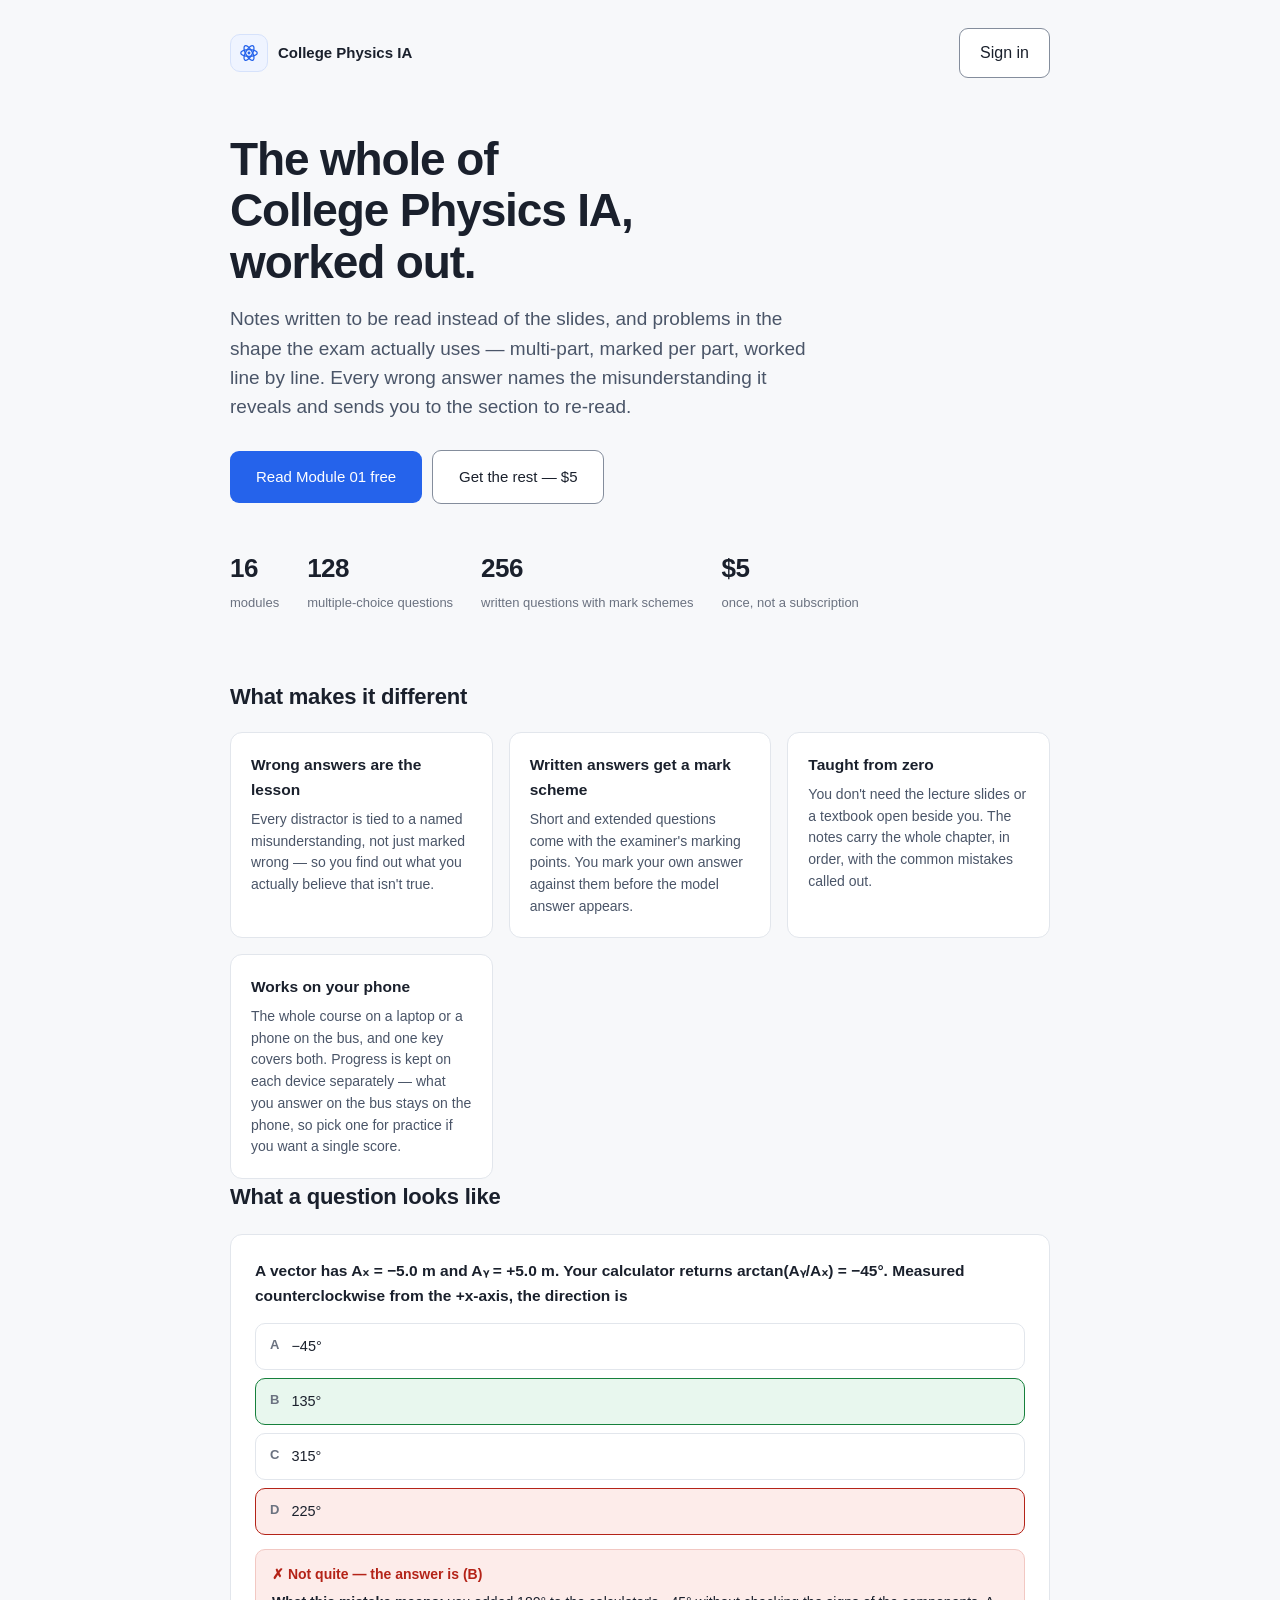
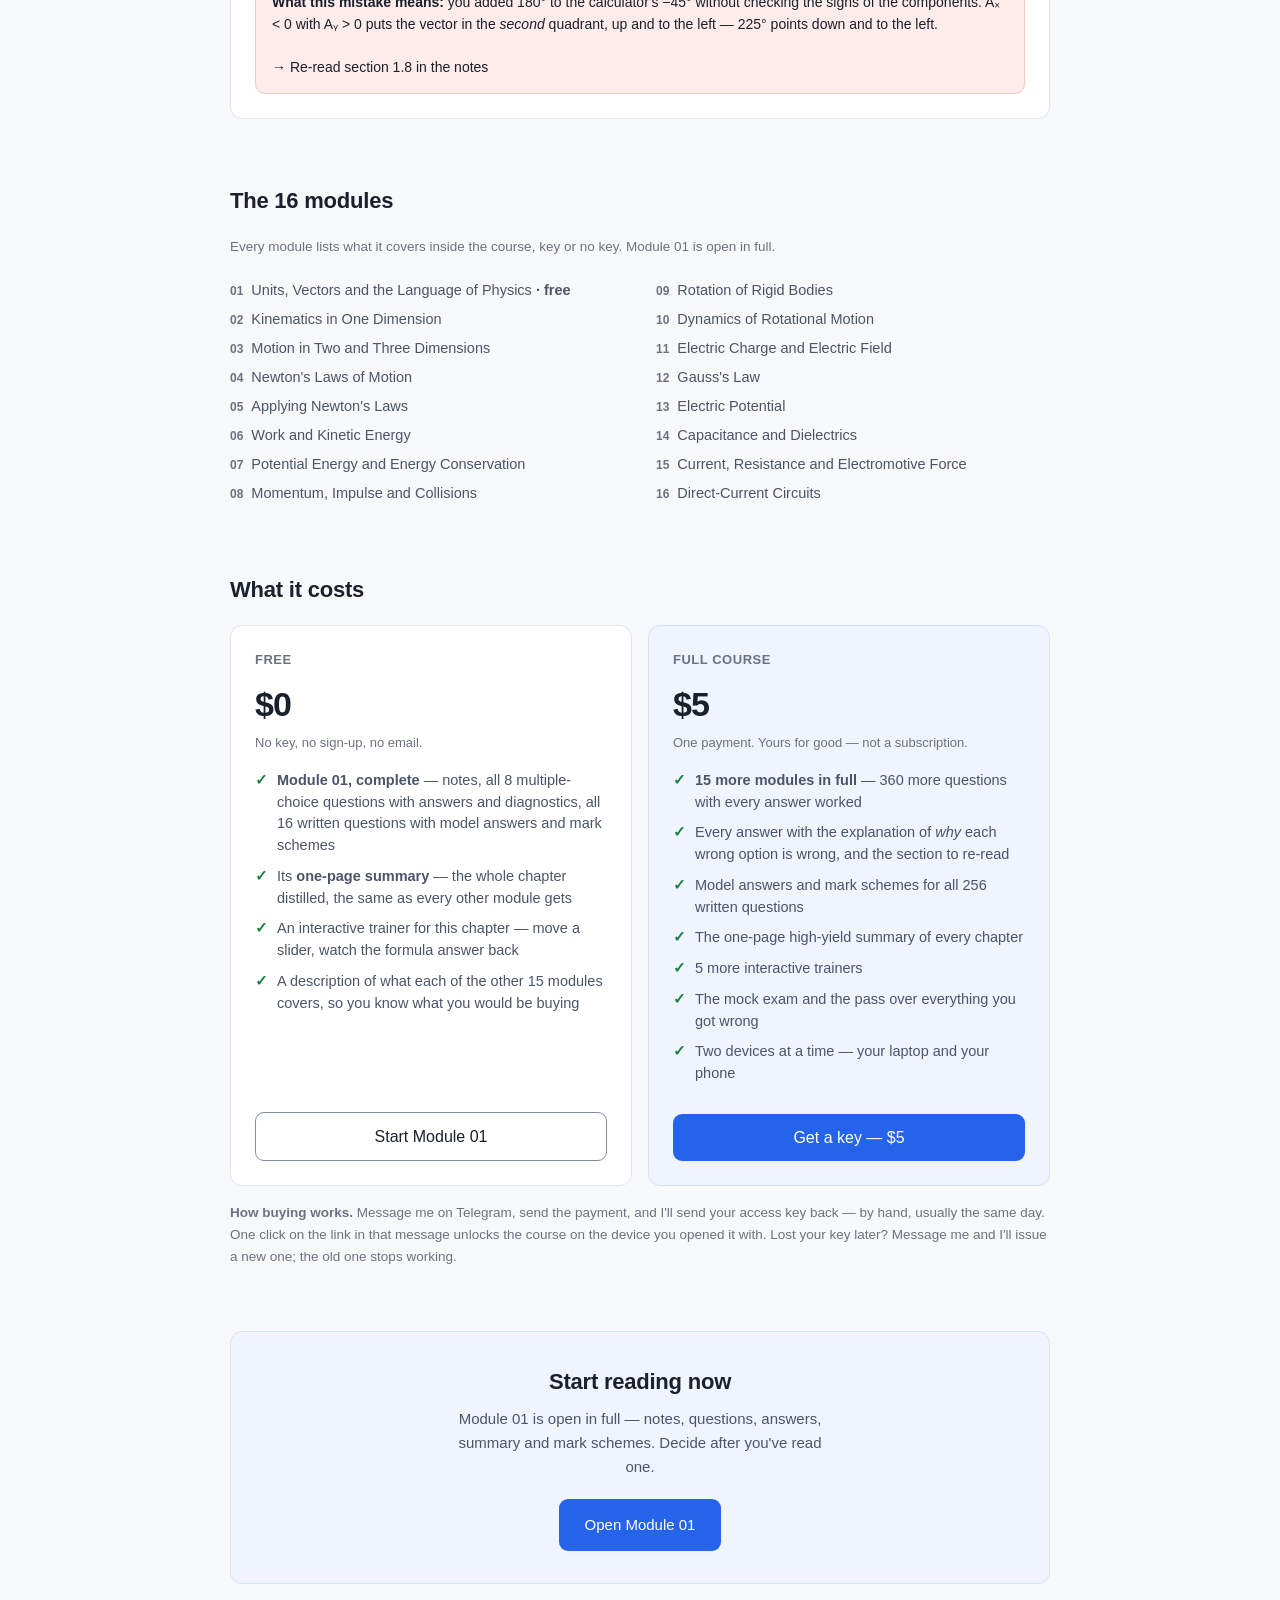
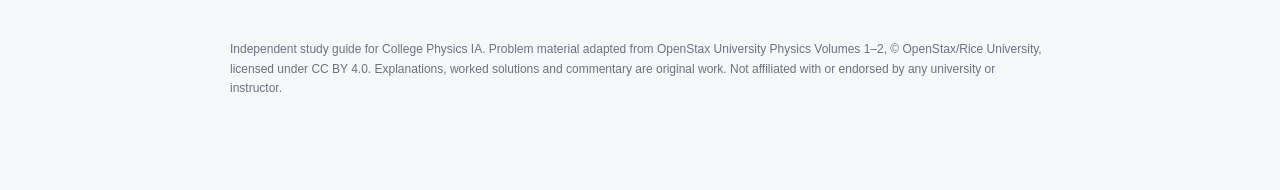
==== commit b32dab29: "Publish 2026-10-12: b890a24" ====
--- a/index.html
+++ b/index.html
@@ -4,8 +4,22 @@
   <meta charset="UTF-8">
   <meta name="viewport" content="width=device-width, initial-scale=1.0">
   <title>College Physics IA — mechanics and electromagnetism, worked out</title>
-  <meta name="description" content="<!--gen:metaDescription-->Notes and exam-style problems for College Physics IA: mechanics and electromagnetism, taught from zero. Module 01 is free in full. Every problem is worked line by line with the marking points, and every wrong answer names the misunderstanding it reveals.<!--/gen-->">
-  <link rel="stylesheet" href="styles.css?v=53">
+  <!-- The link-preview card. Generated: see apply-config.py. -->
+  <!--gen:og--><meta property="og:type" content="website">
+    <meta property="og:site_name" content="College Physics IA">
+    <meta property="og:title" content="College Physics IA — mechanics and electromagnetism, worked out">
+    <meta property="og:description" content="Notes and exam-style problems for College Physics IA: mechanics and electromagnetism, taught from zero. Module 01 is free in full. Every problem is worked line by line with the marking points, and every wrong answer names the misunderstanding it reveals.">
+    <meta property="og:url" content="https://danypak1.github.io/phys1a/">
+    <meta property="og:image" content="https://danypak1.github.io/phys1a/og.png">
+    <meta property="og:image:width" content="1200">
+    <meta property="og:image:height" content="630">
+    <meta property="og:image:alt" content="College Physics IA — Mechanics &amp; Electromagnetism">
+    <meta name="twitter:card" content="summary_large_image">
+    <meta name="twitter:title" content="College Physics IA — mechanics and electromagnetism, worked out">
+    <meta name="twitter:description" content="Notes and exam-style problems for College Physics IA: mechanics and electromagnetism, taught from zero. Module 01 is free in full. Every problem is worked line by line with the marking points, and every wrong answer names the misunderstanding it reveals.">
+    <meta name="twitter:image" content="https://danypak1.github.io/phys1a/og.png"><!--/gen-->
+  <!--gen:descriptionMeta--><meta name="description" content="Notes and exam-style problems for College Physics IA: mechanics and electromagnetism, taught from zero. Module 01 is free in full. Every problem is worked line by line with the marking points, and every wrong answer names the misunderstanding it reveals."><!--/gen-->
+  <link rel="stylesheet" href="styles.css?v=61">
   <!-- Bespoke mark, not the kit's generic emoji-via-config icon — see course.html
        for why. Colours are baked in since a favicon has no page stylesheet. -->
   <link rel="icon" href="data:image/svg+xml,<svg xmlns='http://www.w3.org/2000/svg' viewBox='0 0 24 24'><rect width='24' height='24' rx='6' fill='%232563eb'/><ellipse cx='12' cy='12' rx='8' ry='3.2' fill='none' stroke='white' stroke-width='1.5'/><ellipse cx='12' cy='12' rx='8' ry='3.2' fill='none' stroke='white' stroke-width='1.5' transform='rotate(60 12 12)'/><ellipse cx='12' cy='12' rx='8' ry='3.2' fill='none' stroke='white' stroke-width='1.5' transform='rotate(-60 12 12)'/><circle cx='12' cy='12' r='1.6' fill='white'/></svg>">
@@ -105,7 +119,7 @@
     }
     .cta h2 { margin-bottom: 8px; }
     .cta p { color: var(--ink-soft); margin: 0 auto 20px; max-width: 46ch; font-size: 15px; }
-    /* Pricing. Two panels: what costs nothing, and what costs $25. The free one
+    /* Pricing. Two panels: what costs nothing, and what the configured price buys. The free one
        comes first — a stranger has no reason to trust a price before they have
        read a word of the thing. */
     .price-grid { display: grid; grid-template-columns: repeat(auto-fit, minmax(260px, 1fr)); gap: 16px; margin-bottom: 16px; }
@@ -180,7 +194,7 @@
       <p class="lede"><!--gen:lede-->Notes written to be read instead of the slides, and problems in the shape the exam actually uses — multi-part, marked per part, worked line by line. Every wrong answer names the misunderstanding it reveals and sends you to the section to re-read.<!--/gen--></p>
       <div class="row-gap"><!--gen:heroButtons-->
         <a class="btn big" href="course.html#/ch01/learn">Read Module 01 free</a>
-        <a class="btn secondary big" href="#price">Get the rest — $25</a>
+        <a class="btn secondary big" href="#price">Get the rest — $5</a>
       <!--/gen--></div>
     </header>
 
@@ -188,7 +202,7 @@
       <div class="fact"><strong>16</strong><span>modules</span></div>
       <div class="fact"><strong>128</strong><span>multiple-choice questions</span></div>
       <div class="fact"><strong>256</strong><span>written questions with mark schemes</span></div>
-      <div class="fact"><strong>$25</strong><span>once, not a subscription</span></div>
+      <div class="fact"><strong>$5</strong><span>once, not a subscription</span></div>
     <!--/gen--></div>
 
     <h2>What makes it different</h2>
@@ -272,7 +286,7 @@
       </div>
       <div class="price-card paid">
         <span class="tier">Full course</span>
-        <span class="amount">$25</span>
+        <span class="amount">$5</span>
         <p class="terms">One payment. Yours for good — not a subscription.</p>
         <ul>
           <li><strong>15 more modules in full</strong> — 360 more questions with every answer worked</li>
@@ -283,7 +297,7 @@
           <li>The mock exam and the pass over everything you got wrong</li>
           <li>Two devices at a time — your laptop and your phone</li>
         </ul>
-        <a class="btn" href="https://t.me/danypak" target="_blank" rel="noopener">Get a key — $25</a>
+        <a class="btn" href="https://t.me/danypak?text=Hi%21%20I%27d%20like%20a%20key%20for%20College%20Physics%20IA%20%28%245%29." target="_blank" rel="noopener">Get a key — $5</a>
       </div>
     </div>
     <!--/gen-->
@@ -305,5 +319,31 @@
       <!--gen:attribution-->Independent study guide for College Physics IA. Problem material adapted from OpenStax University Physics Volumes 1–2, © OpenStax/Rice University, licensed under CC BY 4.0. Explanations, worked solutions and commentary are original work. Not affiliated with or endorsed by any university or instructor.<!--/gen-->
     </p>
   </div>
+  <!--gen:beacon--><script>
+    /* Two counts, no identity: the page was opened, and a link to the
+       chat was followed. Once per browser session, never awaited, and
+       wrapped so that a counter can never break the page it measures. */
+    (function () {
+      var W = "https://phys1a-api.danypak.workers.dev", C = "phys1a";
+      function ping(kind) {
+        try {
+          var k = "beacon:" + C + ":" + kind;
+          if (sessionStorage.getItem(k)) return;
+          sessionStorage.setItem(k, "1");
+        } catch (e) { /* private mode: count it, do not dedupe it */ }
+        try {
+          fetch(W + "/beacon", { method: "POST",
+            headers: { "Content-Type": "application/json" },
+            body: JSON.stringify({ course: C, kind: kind, surface: "landing" }),
+            keepalive: true }).catch(function () {});
+        } catch (e) {}
+      }
+      ping("visit");
+      document.addEventListener("click", function (e) {
+        var a = e.target.closest && e.target.closest('a[href*="t.me/"]');
+        if (a) ping("buy_click");
+      }, true);
+    }());
+  </script><!--/gen-->
 </body>
 </html>
